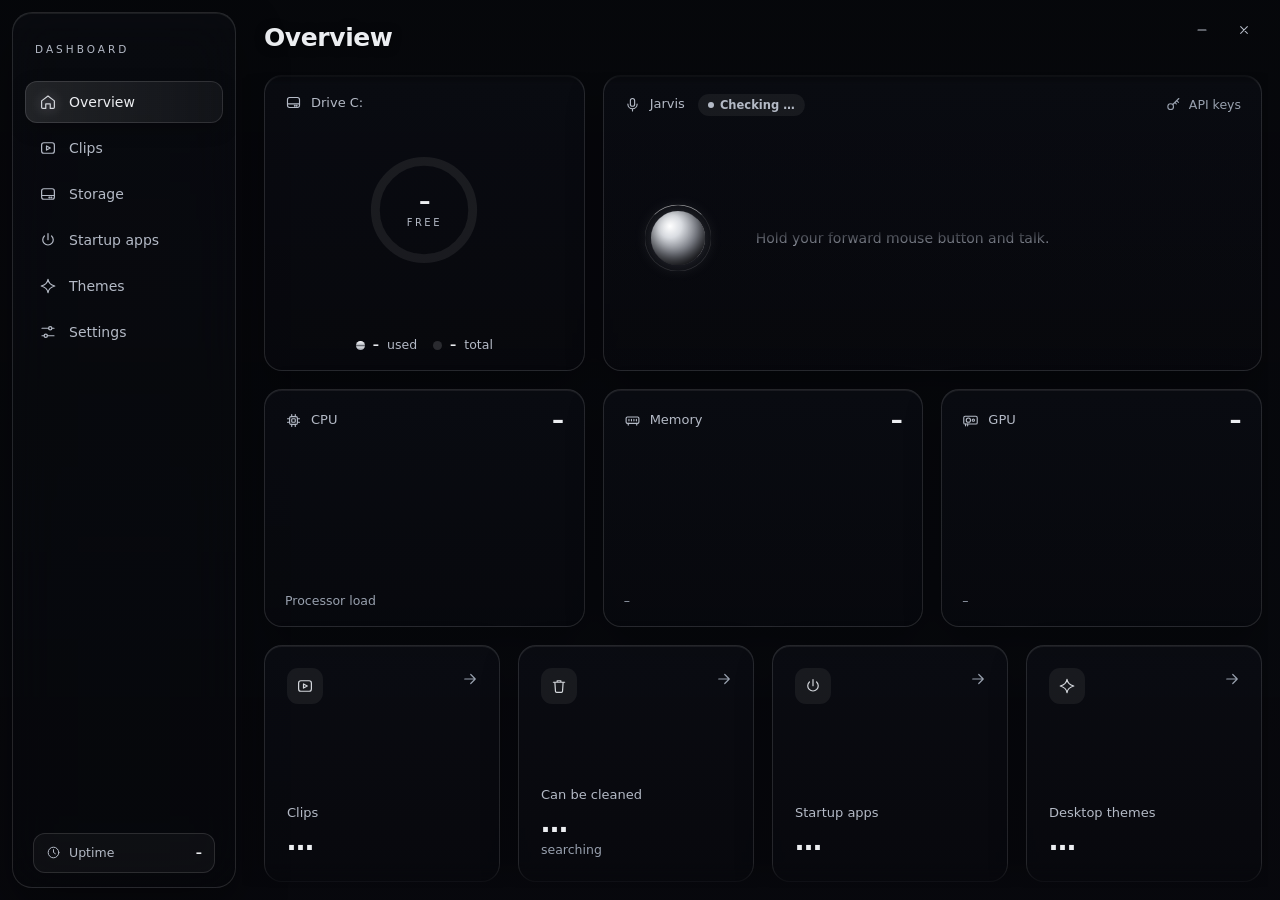
==== ui/index.html @ 6a745bc8 "V1.0 Co-Authored-By: Claude Opus 5.5 <noreply@anthropic.com>" ====
<!doctype html>
<html lang="en">
<head>
<meta charset="utf-8">
<meta name="viewport" content="width=device-width, initial-scale=1">
<title>PC Dashboard</title>
<link rel="stylesheet" href="style.css">
</head>
<body>
<svg width="0" height="0" style="position:absolute">
  <defs>
    <linearGradient id="chrome" x1="0" y1="0" x2="0" y2="1">
      <stop offset="0" stop-color="#fafafc"/><stop offset=".38" stop-color="#c4c7cd"/>
      <stop offset=".5" stop-color="#6a6d74"/><stop offset=".66" stop-color="#d6d9de"/><stop offset="1" stop-color="#9a9da5"/>
    </linearGradient>
    <linearGradient id="chromeH" x1="0" y1="0" x2="1" y2="0">
      <stop offset="0" stop-color="#9a9da5"/><stop offset=".5" stop-color="#f4f5f7"/><stop offset="1" stop-color="#c4c7cd"/>
    </linearGradient>
    <linearGradient id="spark" x1="0" y1="0" x2="0" y2="1">
      <stop offset="0" stop-color="#e6e8ec" stop-opacity=".22"/><stop offset="1" stop-color="#e6e8ec" stop-opacity="0"/>
    </linearGradient>
    <symbol id="i-home" viewBox="0 0 24 24"><path d="M3.5 10.5 12 4l8.5 6.5V19a1.5 1.5 0 0 1-1.5 1.5h-4v-6h-6v6H5A1.5 1.5 0 0 1 3.5 19z"/></symbol>
    <symbol id="i-disk" viewBox="0 0 24 24"><rect x="3.5" y="5" width="17" height="14" rx="3"/><path d="M3.5 14h17"/><circle cx="16.5" cy="16.6" r=".6"/><circle cx="13.8" cy="16.6" r=".6"/></symbol>
    <symbol id="i-power" viewBox="0 0 24 24"><path d="M12 3.5v8"/><path d="M7.2 6.6a7 7 0 1 0 9.6 0"/></symbol>
    <symbol id="i-spark" viewBox="0 0 24 24"><path d="M12 3c.6 4.8 3.2 7.4 9 9-5.8 1.6-8.4 4.2-9 9-.6-4.8-3.2-7.4-9-9 5.8-1.6 8.4-4.2 9-9z"/></symbol>
    <symbol id="i-folder" viewBox="0 0 24 24"><path d="M3.5 7.5A1.5 1.5 0 0 1 5 6h4.2l2 2H19a1.5 1.5 0 0 1 1.5 1.5V17A1.5 1.5 0 0 1 19 18.5H5A1.5 1.5 0 0 1 3.5 17z"/></symbol>
    <symbol id="i-trash" viewBox="0 0 24 24"><path d="M4.5 7h15M9.5 7V5h5v2M6.5 7l.8 12a1.5 1.5 0 0 0 1.5 1.4h6.4a1.5 1.5 0 0 0 1.5-1.4l.8-12"/></symbol>
    <symbol id="i-scan" viewBox="0 0 24 24"><circle cx="11" cy="11" r="6.5"/><path d="m16 16 4.5 4.5"/></symbol>
    <symbol id="i-check" viewBox="0 0 24 24"><path d="m5 12.5 4.5 4.5L19 7.5"/></symbol>
    <symbol id="i-arrow" viewBox="0 0 24 24"><path d="M5 12h14M13 6l6 6-6 6"/></symbol>
    <symbol id="i-min" viewBox="0 0 24 24"><path d="M6 12h12"/></symbol>
    <symbol id="i-max" viewBox="0 0 24 24"><rect x="6.5" y="6.5" width="11" height="11" rx="2"/></symbol>
    <symbol id="i-close" viewBox="0 0 24 24"><path d="m7 7 10 10M17 7 7 17"/></symbol>
    <symbol id="i-shield" viewBox="0 0 24 24"><path d="M12 3.5 19 6v5.5c0 4.3-3 7.6-7 9-4-1.4-7-4.7-7-9V6z"/></symbol>
    <symbol id="i-monitor" viewBox="0 0 24 24"><rect x="3.5" y="4.5" width="17" height="12" rx="2.5"/><path d="M9 20h6M12 16.5V20"/><path d="M8 12.5h4.5"/></symbol>
    <symbol id="i-moon" viewBox="0 0 24 24"><path d="M19.5 14.5A7.5 7.5 0 0 1 9.5 4.5a7.5 7.5 0 1 0 10 10z"/></symbol>
    <symbol id="i-grid" viewBox="0 0 24 24"><rect x="4" y="4" width="6.5" height="6.5" rx="1.8"/><rect x="13.5" y="4" width="6.5" height="6.5" rx="1.8"/><rect x="4" y="13.5" width="6.5" height="6.5" rx="1.8"/><rect x="13.5" y="13.5" width="6.5" height="6.5" rx="1.8"/></symbol>
    <symbol id="i-cursor" viewBox="0 0 24 24"><path d="M5.5 4 18 11.2l-5.6 1.4-2.6 5.6z"/></symbol>
    <symbol id="i-music" viewBox="0 0 24 24"><path d="M9 18V6l10-2v12"/><circle cx="6.5" cy="18" r="2.5"/><circle cx="16.5" cy="16" r="2.5"/></symbol>
    <symbol id="i-chat" viewBox="0 0 24 24"><path d="M5 5.5h14a1.5 1.5 0 0 1 1.5 1.5v8a1.5 1.5 0 0 1-1.5 1.5h-7l-4.5 3.5v-3.5H5A1.5 1.5 0 0 1 3.5 15V7A1.5 1.5 0 0 1 5 5.5z"/></symbol>
    <symbol id="i-cpu" viewBox="0 0 24 24"><rect x="6.5" y="6.5" width="11" height="11" rx="2"/><rect x="9.5" y="9.5" width="5" height="5" rx="1"/><path d="M9.5 3.5v3M14.5 3.5v3M9.5 17.5v3M14.5 17.5v3M3.5 9.5h3M3.5 14.5h3M17.5 9.5h3M17.5 14.5h3"/></symbol>
    <symbol id="i-ram" viewBox="0 0 24 24"><rect x="3" y="7" width="18" height="9" rx="1.8"/><path d="M7 10.5v2M10.5 10.5v2M14 10.5v2M17.5 10.5v2M6 16v2.5M18 16v2.5"/></symbol>
    <symbol id="i-gpu" viewBox="0 0 24 24"><rect x="2.5" y="6" width="19" height="11" rx="2"/><circle cx="9" cy="11.5" r="3"/><circle cx="16" cy="11.5" r="1.6"/><path d="M5 17v2.5M8 17v2.5"/></symbol>
    <symbol id="i-clock" viewBox="0 0 24 24"><circle cx="12" cy="12" r="8.5"/><path d="M12 7.5V12l3 2"/></symbol>
    <symbol id="i-key" viewBox="0 0 24 24"><circle cx="8" cy="15" r="4"/><path d="m11 12 8.5-8.5M16.5 6.5l2.5 2.5M14 9l2 2"/></symbol>
    <symbol id="i-mic" viewBox="0 0 24 24"><rect x="9" y="3.5" width="6" height="11" rx="3"/><path d="M5.5 11.5a6.5 6.5 0 0 0 13 0M12 18v3"/></symbol>
    <symbol id="i-link" viewBox="0 0 24 24"><path d="M14 4.5h5.5V10M19.5 4.5 11 13M17 14v4a1.5 1.5 0 0 1-1.5 1.5h-9A1.5 1.5 0 0 1 5 18V9a1.5 1.5 0 0 1 1.5-1.5h4"/></symbol>
    <symbol id="i-film" viewBox="0 0 24 24"><rect x="3.5" y="5" width="17" height="14" rx="3"/><path d="m10 9.2 5 2.8-5 2.8z"/></symbol>
    <symbol id="i-gear" viewBox="0 0 24 24"><path d="M4 7h9M17 7h3M4 17h3M11 17h9"/><circle cx="15" cy="7" r="2.2"/><circle cx="9" cy="17" r="2.2"/></symbol>
    <symbol id="i-down" viewBox="0 0 24 24"><path d="M12 4v11M7 10.5l5 5 5-5M5 19.5h14"/></symbol>
    <symbol id="i-eye" viewBox="0 0 24 24"><path d="M3 12s3.5-6 9-6 9 6 9 6-3.5 6-9 6-9-6-9-6z"/><path d="m5 19 14-14"/></symbol>
    <symbol id="i-copy" viewBox="0 0 24 24"><rect x="8.5" y="8.5" width="11" height="11" rx="2.5"/><path d="M5.5 15.5A1 1 0 0 1 4.5 14.5v-8a2 2 0 0 1 2-2h8a1 1 0 0 1 1 1"/></symbol>
    <symbol id="i-rec" viewBox="0 0 24 24"><circle cx="12" cy="12" r="8"/><circle cx="12" cy="12" r="3.2" fill="currentColor"/></symbol>
  </defs>
</svg>

<div class="bgimg"></div>
<div class="ambient"><i></i><i></i><i></i></div>

<canvas id="fx" width="1180" height="760"></canvas>
<div class="lights" id="lights"></div>

<div class="app">
  <aside class="side" data-tauri-drag-region>
    <div class="brand" data-tauri-drag-region>
      <div data-tauri-drag-region><b id="brand"></b><span>Dashboard</span></div>
    </div>
    <nav>
      <span class="nav-ind" id="nav-ind"></span>
      <button class="nav active" data-page="overview"><svg><use href="#i-home"/></svg>Overview</button>
      <button class="nav" data-page="clips"><svg><use href="#i-film"/></svg>Clips<i class="nav-rec" id="nav-rec"></i></button>
      <button class="nav" data-page="storage"><svg><use href="#i-disk"/></svg>Storage</button>
      <button class="nav" data-page="autostart"><svg><use href="#i-power"/></svg>Startup apps</button>
      <button class="nav" data-page="themes"><svg><use href="#i-spark"/></svg>Themes</button>
      <button class="nav" data-page="settings"><svg><use href="#i-gear"/></svg>Settings<i class="nav-rec" id="nav-upd"></i></button>
    </nav>
    <div class="side-foot" data-tauri-drag-region>
      <div class="up"><svg><use href="#i-clock"/></svg><span>Uptime</span><b id="uptime">–</b></div>
    </div>
  </aside>

  <main>
    <header class="bar" data-tauri-drag-region>
      <div data-tauri-drag-region>
        <h1 id="title" data-tauri-drag-region>Overview</h1>
        <p id="subtitle" data-tauri-drag-region></p>
      </div>
      <div class="win">
        <button id="w-min" title="Minimize"><svg><use href="#i-min"/></svg></button>
        <button id="w-close" class="x" title="Close"><svg><use href="#i-close"/></svg></button>
      </div>
    </header>

    <div class="scroll" id="scroll">
      <!-- OVERVIEW -->
      <section class="page show" id="overview">
        <div class="top-row">
          <div class="card drive">
            <div class="s-top"><svg><use href="#i-disk"/></svg><span>Drive C:</span></div>
            <div class="ring">
              <svg viewBox="0 0 160 160">
                <defs><mask id="ringmask"><circle id="ringmask-c" cx="80" cy="80" r="66" stroke="#fff" stroke-width="12" fill="none" stroke-linecap="round" stroke-dasharray="414.7" stroke-dashoffset="414.7"/></mask></defs>
                <circle class="track" cx="80" cy="80" r="66"/>
                <circle class="fill" id="ring" cx="80" cy="80" r="66"/>
              </svg>
              <div class="ring-in"><b id="free">–</b><span>free</span></div>
            </div>
            <div class="legend"><span><i class="dot a"></i><b id="used">–</b> used</span><span><i class="dot b"></i><b id="total">–</b> total</span></div>
          </div>

          <div class="card jarvis" id="jarvis" title="Click to set your API keys">
            <div class="s-top">
              <svg><use href="#i-mic"/></svg><span>Jarvis</span>
              <span class="chip" id="j-chip"><i></i><span>Checking …</span></span>
              <span class="j-key"><svg><use href="#i-key"/></svg>API keys</span>
            </div>
            <div class="j-body">
              <div class="orb" id="j-orb" title="Hold to talk"><i></i><i></i><i></i><b></b></div>
              <div class="j-log" id="j-log">
                <div class="j-line idle" id="j-idle">Hold your forward mouse button and talk.</div>
              </div>
            </div>
          </div>
        </div>

        <div class="live">
          <div class="card stat" id="s-cpu">
            <div class="s-top"><svg><use href="#i-cpu"/></svg><span>CPU</span><b class="s-val">–</b></div>
            <svg class="spark" viewBox="0 0 300 70" preserveAspectRatio="none"><path class="area"/><path class="line"/></svg>
            <span class="s-sub">Processor load</span>
          </div>
          <div class="card stat" id="s-ram">
            <div class="s-top"><svg><use href="#i-ram"/></svg><span>Memory</span><b class="s-val">–</b></div>
            <svg class="spark" viewBox="0 0 300 70" preserveAspectRatio="none"><path class="area"/><path class="line"/></svg>
            <span class="s-sub">–</span>
          </div>
          <div class="card stat" id="s-gpu">
            <div class="s-top"><svg><use href="#i-gpu"/></svg><span>GPU</span><b class="s-val">–</b></div>
            <svg class="spark" viewBox="0 0 300 70" preserveAspectRatio="none"><path class="area"/><path class="line"/></svg>
            <span class="s-sub">–</span>
          </div>
        </div>

        <div class="tiles">
          <button class="card tile" data-go="clips" data-alt="themes">
            <svg class="ti"><use href="#i-film"/></svg>
            <span class="tl">Clips</span><b id="t-clips">…</b><span class="ts" id="t-clips-s"></span>
            <svg class="go"><use href="#i-arrow"/></svg>
          </button>
          <button class="card tile" data-go="storage">
            <svg class="ti"><use href="#i-trash"/></svg>
            <span class="tl">Can be cleaned</span><b id="t-clean">…</b><span class="ts" id="t-clean-s">searching</span>
            <svg class="go"><use href="#i-arrow"/></svg>
          </button>
          <button class="card tile" data-go="autostart">
            <svg class="ti"><use href="#i-power"/></svg>
            <span class="tl">Startup apps</span><b id="t-auto">…</b><span class="ts" id="t-auto-s"></span>
            <svg class="go"><use href="#i-arrow"/></svg>
          </button>
          <button class="card tile" data-go="themes">
            <svg class="ti"><use href="#i-spark"/></svg>
            <span class="tl">Desktop themes</span><b id="t-themes">…</b><span class="ts" id="t-themes-s"></span>
            <svg class="go"><use href="#i-arrow"/></svg>
          </button>
        </div>
      </section>

      <!-- CLIPS -->
      <section class="page" id="clips">
        <div class="card clipbar">
          <button class="sw" id="c-on" aria-label="Clipping on/off"></button>
          <div class="cb-state"><b id="c-title">Clipping is off</b><span id="c-sub">Switch it on to keep the last seconds of your screen.</span></div>
        </div>
        <div class="modes">
          <div class="card mode" id="m-clip">
            <div class="mo-top"><svg class="mo-ic"><use href="#i-film"/></svg><div class="cb-state"><b><span>Clip</span> <em id="c-lentext"></em></b><span id="c-clipsub">Saves what just happened</span></div></div>
            <div class="mo-row"><span class="mo-l">Length</span>
              <input id="c-len" spellcheck="false" autocomplete="off" title="Type a length, like 45, 90s, 2 min or 1:30">
              <div class="seg" id="c-quick"><button data-s="30">30 s</button><button data-s="60">1 min</button><button data-s="120">2 min</button></div>
            </div>
            <div class="mo-row"><span class="mo-l">Hotkey</span><button class="keycap" data-key="hotkey" title="Click, then press the new key. Backspace = no key.">F9</button>
              <button class="btn chrome" id="c-save" disabled><svg><use href="#i-film"/></svg><span>Save clip</span></button></div>
          </div>
          <div class="card mode" id="m-rec">
            <div class="mo-top"><svg class="mo-ic"><use href="#i-rec"/></svg><div class="cb-state"><b><span>Long recording</span> <em id="c-rectime"></em></b><span id="c-recsub">Records until you stop it</span></div></div>
            <div class="mo-row last"><span class="mo-l">Hotkey</span><button class="keycap" data-key="rec_hotkey" title="Click, then press the new key. Backspace = no key.">F10</button>
              <button class="btn" id="c-rec"><svg><use href="#i-rec"/></svg><span>Start recording</span></button></div>
          </div>
        </div>
        <div class="clip-head"><div class="seg" id="c-filter"><button data-f="" class="on">All</button><button data-f="Clip">Clips</button><button data-f="Recording">Recordings</button></div><span id="c-count"></span><button class="lnk" id="c-folder">Open folder<svg><use href="#i-folder"/></svg></button></div>
        <div class="clip-grid" id="c-grid"><div class="empty"><span class="spin"></span>Loading …</div></div>
      </section>

      <!-- STORAGE -->
      <section class="page" id="storage">
        <div class="card">
          <div class="card-head">
            <div><h3>Clean up</h3><p>Everything goes to the Recycle Bin, so you can always get it back.</p></div>
          </div>
          <div class="list" id="clean-list"><div class="empty"><span class="spin"></span>Looking for junk …</div></div>
          <div class="card-foot">
            <span>Selected <b id="sel">0 GB</b></span>
            <button class="btn chrome" id="clean-btn" disabled><svg><use href="#i-trash"/></svg>Move to Recycle Bin</button>
          </div>
        </div>
        <div class="card">
          <div class="card-head">
            <div><h3>Biggest folders</h3><p>What takes up the most space on C:</p></div>
            <button class="btn" id="scan-btn"><svg><use href="#i-scan"/></svg>Scan</button>
          </div>
          <div class="list" id="folder-list"><div class="empty">Hit “Scan”. Takes about a minute.</div></div>
        </div>
      </section>

      <!-- STARTUP APPS -->
      <section class="page" id="autostart">
        <div class="card">
          <div class="card-head">
            <div><h3>Starts with Windows</h3><p>Turning something off doesn't delete it, same as in Task Manager.</p></div>
            <div class="counts" id="auto-counts"></div>
          </div>
          <div class="list" id="auto-list"><div class="empty"><span class="spin"></span>Loading …</div></div>
        </div>
      </section>

      <!-- THEMES -->
      <section class="page" id="themes">
        <div class="card">
          <div class="card-head">
            <div><h3>Your desktop looks</h3><p>Switch any of them on or off. Nothing gets deleted.</p></div>
            <div class="counts" id="theme-counts"></div>
          </div>
          <div class="list" id="theme-grid"><div class="empty"><span class="spin"></span>Loading …</div></div>
        </div>
      </section>

      <!-- SETTINGS -->
      <section class="page" id="settings">
        <div class="card">
          <div class="card-head"><div><h3>General</h3><p>How the app behaves</p></div></div>
          <div class="list">
            <div class="row set"><div class="main"><div class="name">Your name</div><div class="sub">Shown at the top left</div></div><input class="txt" id="s-name" maxlength="20" spellcheck="false" autocomplete="off"></div>
            <div class="row set"><div class="main"><div class="name">Language</div><div class="sub">Everything in the app, including the tray menu</div></div><div class="seg" id="s-lang"><button data-v="en">English</button><button data-v="de">Deutsch</button></div></div>
            <div class="row set"><div class="main"><div class="name">Start with Windows</div><div class="sub">Opens by itself when you log in</div></div><button class="sw" id="s-auto" aria-label="on/off"></button></div>
            <div class="row set"><div class="main"><div class="name">Start in the background</div><div class="sub">At Windows start only the icon next to the clock appears</div></div><button class="sw" data-set="start_hidden" aria-label="on/off"></button></div>
            <div class="row set"><div class="main"><div class="name">Keep running when closed</div><div class="sub">Otherwise the X quits the app and stops clipping</div></div><button class="sw" data-set="tray" aria-label="on/off"></button></div>
          </div>
        </div>
        <div class="card">
          <div class="card-head"><div><h3>Recording settings</h3><p>For clips and long recordings</p></div></div>
          <div class="list">
            <div class="row set"><div class="main"><div class="name">Microphone</div><div class="sub">Records your voice along with the PC sound</div></div><button class="sw" data-set="mic" aria-label="on/off"></button></div>
            <div class="row set"><div class="main"><div class="name">Sound when saved</div><div class="sub">Short tone, so you know it worked</div></div><button class="sw" data-set="sound" aria-label="on/off"></button></div>
            <div class="row set"><div class="main"><div class="name">Frames per second</div><div class="sub">60 is smoother, 30 makes smaller files</div></div><div class="seg" data-seg="fps"><button data-v="30">30</button><button data-v="60">60</button></div></div>
            <div class="row set"><div class="main"><div class="name">Quality</div><div class="sub">Higher looks better but needs more space</div></div><div class="seg" data-seg="quality"><button data-v="0">Small</button><button data-v="1">Normal</button><button data-v="2">High</button></div></div>
            <div class="row set"><div class="main"><div class="name">Save folder</div><div class="sub" id="s-folder"></div></div><button class="btn" id="s-folder-btn"><svg><use href="#i-folder"/></svg>Change</button></div>
          </div>
        </div>
        <div class="card">
          <div class="card-head"><div><h3>Visible tabs</h3><p>You can also right-click a tab to hide it</p></div></div>
          <div class="list">
            <div class="row set"><div class="main"><div class="name">Clips</div><div class="sub">Save and record your screen</div></div><button class="sw" data-show="clips" aria-label="show/hide"></button></div>
            <div class="row set"><div class="main"><div class="name">Storage</div><div class="sub">Clean up and find big folders</div></div><button class="sw" data-show="storage" aria-label="show/hide"></button></div>
            <div class="row set"><div class="main"><div class="name">Startup apps</div><div class="sub">What launches with Windows</div></div><button class="sw" data-show="autostart" aria-label="show/hide"></button></div>
            <div class="row set"><div class="main"><div class="name">Themes</div><div class="sub">Desktop themes found on this PC</div></div><button class="sw" data-show="themes" aria-label="show/hide"></button></div>
            <div class="row set"><div class="main"><div class="name">Jarvis</div><div class="sub">Voice assistant on the overview</div></div><button class="sw" data-show="jarvis" aria-label="show/hide"></button></div>
          </div>
        </div>
        <div class="card">
          <div class="card-head"><div><h3>Appearance</h3><p>Pick a look for the dashboard</p></div></div>
          <div class="look-grid" id="look-grid"></div>
          <div class="list">
            <div class="row set"><div class="main"><div class="name">Animations</div><div class="sub">Snow, petals, stars and lights</div></div><button class="sw" data-set="fx" aria-label="on/off"></button></div>
          </div>
        </div>
        <div class="card" id="upd">
          <div class="card-head">
            <div><h3>Updates</h3><p id="u-sub">Version</p></div>
            <div class="u-btns"><button class="btn" id="u-check"><svg><use href="#i-scan"/></svg><span>Check</span></button><button class="btn chrome" id="u-go" hidden><svg><use href="#i-down"/></svg><span>Install</span></button></div>
          </div>
          <div class="u-bar" id="u-bar" hidden><i></i></div>
          <div class="u-list" id="u-list"></div>
        </div>
      </section>
    </div>
  </main>
</div>

<div class="modal" id="modal">
  <div class="dialog">
    <h3 id="m-title"></h3>
    <p id="m-text"></p>
    <div class="m-list" id="m-list"></div>
    <div class="m-btns"><button class="btn" id="m-no">Cancel</button><button class="btn chrome" id="m-yes">Yes, do it</button></div>
  </div>
</div>
<div class="modal" id="player">
  <div class="dialog wide">
    <video id="p-video" controls playsinline></video>
    <div class="p-foot">
      <div class="p-info"><b id="p-name"></b><span id="p-sub"></span></div>
      <button class="btn" id="p-copy"><svg><use href="#i-copy"/></svg>Copy</button>
      <button class="btn" id="p-show"><svg><use href="#i-folder"/></svg>Show file</button>
      <button class="btn" id="p-del"><svg><use href="#i-trash"/></svg>Delete</button>
      <button class="icon-btn" id="p-close" title="Close"><svg><use href="#i-close"/></svg></button>
    </div>
  </div>
</div>
<div class="modal" id="keys">
  <div class="dialog">
    <h3>Jarvis API keys</h3>
    <p>Saved only on this PC. Leave a field empty to keep the key you have.</p>
    <div class="field" id="k-py" hidden><div class="f-top"><label>Python <span>needed for Jarvis</span></label><button class="lnk" data-url="https://www.python.org/downloads/">Download<svg><use href="#i-link"/></svg></button></div></div>
    <div class="field">
      <div class="f-top"><label for="k-groq">Groq <span>brain + ears</span></label><button class="lnk" data-url="https://console.groq.com/keys">Get a key<svg><use href="#i-link"/></svg></button></div>
      <input id="k-groq" type="password" spellcheck="false" autocomplete="off" placeholder="gsk_…">
    </div>
    <div class="field">
      <div class="f-top"><label for="k-eleven">ElevenLabs <span>voice</span></label><button class="lnk" data-url="https://elevenlabs.io/app/settings/api-keys">Get a key<svg><use href="#i-link"/></svg></button></div>
      <input id="k-eleven" type="password" spellcheck="false" autocomplete="off" placeholder="sk_…">
    </div>
    <div class="field">
      <div class="f-top"><label>Language</label></div>
      <div class="seg" id="k-lang"><button data-v="en">English</button><button data-v="de">Deutsch</button></div>
    </div>
    <div class="m-btns"><button class="btn" id="k-no">Cancel</button><button class="btn chrome" id="k-yes">Save</button></div>
  </div>
</div>
<div class="ctx" id="ctx"></div>
<div class="toasts" id="toasts"></div>

<script src="i18n.js"></script>
<script src="look.js"></script>
<script src="app.js"></script>
</body>
</html>
---- ui/style.css ----
/* PC Dashboard - smoky glass; the look (colours, picture) is picked in the settings */
:root {
  --tint: rgba(8, 8, 11, 0.84);         /* over the Windows acrylic blur: deep smoke */
  --side: linear-gradient(180deg, rgba(255,255,255,.05), rgba(255,255,255,.015));
  --card: linear-gradient(180deg, rgba(255,255,255,.055) 0%, rgba(255,255,255,.02) 100%);
  --card-hi: linear-gradient(180deg, rgba(255,255,255,.08) 0%, rgba(255,255,255,.03) 100%);
  --line: rgba(232, 234, 238, 0.08);
  --line-hi: rgba(232, 234, 238, 0.17);
  --edge: inset 0 1px 0 rgba(255,255,255,.07);   /* light catching the top edge of glass */
  --text: #eceef1;
  --muted: #8d9098;
  --dim: #5f626a;
  --c1: #fafafc; --c2: #c4c7cd; --c3: #6a6d74; --c4: #d6d9de; --c5: #9a9da5;
  --chrome: linear-gradient(180deg, var(--c1) 0%, var(--c2) 38%, var(--c3) 50%, var(--c4) 66%, var(--c5) 100%);
  --chrome-h: linear-gradient(90deg, var(--c5) 0%, var(--c1) 50%, var(--c2) 100%);
  --shade: rgba(8,9,14,.55); --pic: none;
  --silver: #d3d6db;
  --ok: #7fd8a0;
  --warn: #e3c06a;
  --r: 18px;
  --ease: cubic-bezier(.2, .8, .2, 1);
  --font: "Segoe UI Variable Text", "Segoe UI", system-ui, sans-serif;
  --display: "Segoe UI Variable Display", "Segoe UI", system-ui, sans-serif;
}

* { box-sizing: border-box; margin: 0; padding: 0; }
html, body { height: 100%; background: transparent; overflow: hidden; }
body {
  font: 14px/1.45 var(--font); color: var(--text);
  background: var(--tint);
  -webkit-font-smoothing: antialiased; user-select: none; cursor: default;
}
button { font: inherit; color: inherit; background: none; border: 0; cursor: pointer; }
svg { width: 18px; height: 18px; fill: none; stroke: currentColor; stroke-width: 1.6; stroke-linecap: round; stroke-linejoin: round; flex: none; }
b { font-weight: 600; }
::-webkit-scrollbar { display: none; }               /* scroll works, no visible bar */
* { scrollbar-width: none; }

/* slowly drifting light behind everything */
.ambient { position: fixed; inset: 0; pointer-events: none; overflow: hidden; z-index: 0; }
.ambient i { position: absolute; border-radius: 50%; filter: blur(90px); opacity: .55; }
/* one big soft glow behind the content (like a light behind frosted glass), two quieter ones drifting */
.ambient i:nth-child(1) { width: 820px; height: 640px; left: 30%; top: 0%; background: radial-gradient(closest-side, rgba(150, 162, 190, .22), transparent); opacity: .9; animation: drift1 30s ease-in-out infinite alternate; }
.ambient i:nth-child(2) { width: 600px; height: 600px; right: -14%; bottom: -34%; background: radial-gradient(closest-side, rgba(110, 122, 150, .2), transparent); animation: drift2 34s ease-in-out infinite alternate; }
.ambient i:nth-child(3) { width: 420px; height: 420px; left: -10%; top: 45%; background: radial-gradient(closest-side, rgba(235, 238, 242, .07), transparent); animation: drift1 24s ease-in-out infinite alternate-reverse; }
@keyframes drift1 { to { transform: translate(140px, 90px) scale(1.15); } }
@keyframes drift2 { to { transform: translate(-160px, -70px) scale(.9); } }

.app { position: relative; z-index: 1; display: grid; grid-template-columns: 224px minmax(0, 1fr); grid-template-rows: minmax(0, 1fr); height: 100vh; padding: 12px; gap: 6px; }

/* ---------- sidebar: a floating glass panel ---------- */
.side {
  display: flex; flex-direction: column; gap: 24px; padding: 20px 12px 14px; min-height: 0;
  background: var(--side); border: 1px solid var(--line); border-radius: 20px;
  box-shadow: var(--edge), 0 20px 50px rgba(0,0,0,.35);
  -webkit-backdrop-filter: blur(24px); backdrop-filter: blur(24px);
}
.brand { display: flex; align-items: center; gap: 12px; padding: 4px 10px 0; }
.brand b {
  display: block; font: 700 26px/1 var(--display); letter-spacing: .3px;
  background: var(--chrome); -webkit-background-clip: text; background-clip: text; color: transparent;
}
.brand span { display: block; margin-top: 5px; font-size: 10.5px; letter-spacing: 3px; text-transform: uppercase; color: var(--muted); }

nav { position: relative; display: flex; flex-direction: column; gap: 4px; }
.nav-ind {
  position: absolute; left: 0; right: 0; top: 0; height: 42px; border-radius: 12px;
  background: linear-gradient(90deg, rgba(255,255,255,.10), rgba(255,255,255,.04));
  box-shadow: inset 0 0 0 1px var(--line), 0 6px 18px rgba(0,0,0,.25);
  transition: transform .45s var(--ease);
}
.nav {
  position: relative; display: flex; align-items: center; gap: 12px; height: 42px; padding: 0 14px;
  border-radius: 12px; color: var(--muted); font-weight: 500; text-align: left; transition: color .2s;
}
.nav:hover { color: var(--text); }
.nav.active { color: var(--text); }
.nav.active svg { color: var(--silver); filter: drop-shadow(0 0 6px rgba(230,232,236,.45)); }

.side-foot { margin-top: auto; display: flex; flex-direction: column; gap: 12px; padding: 0 8px; }
.up { display: flex; align-items: center; gap: 8px; padding: 10px 12px; border-radius: 12px; background: rgba(255,255,255,.035); border: 1px solid var(--line); color: var(--muted); font-size: 12.5px; }
.up b { margin-left: auto; color: var(--text); font-variant-numeric: tabular-nums; }
.up svg, .safe svg { width: 15px; height: 15px; }
.safe { display: flex; gap: 8px; align-items: center; padding: 0 4px; font-size: 11.5px; color: var(--dim); }

/* ---------- top bar ---------- */
main { display: flex; flex-direction: column; min-width: 0; min-height: 0; }
.bar { flex: none; display: flex; justify-content: space-between; align-items: flex-start; padding: 12px 4px 14px 22px; }
.bar h1 { font: 600 25px/1.1 var(--display); letter-spacing: -.4px; }
.bar p { margin-top: 5px; color: var(--muted); }
.win { display: flex; gap: 2px; margin-top: -10px; }
.win button { width: 40px; height: 32px; display: grid; place-items: center; border-radius: 9px; color: var(--muted); transition: background .15s, color .15s; }
.win button svg { width: 16px; height: 16px; }
.win button:hover { background: rgba(255,255,255,.08); color: var(--text); }
.win button.x:hover { background: #c4373a; color: #fff; }

.scroll {
  flex: 1 1 auto; min-height: 0; overflow-y: auto; overflow-x: hidden; padding: 4px 6px 6px 22px;
  -webkit-mask-image: linear-gradient(transparent 0, #000 14px, #000 calc(100% - 26px), transparent);
}

.page { display: none; flex-direction: column; gap: 18px; }
.page.show { display: flex; }
/* the overview fills the window exactly: no scrolling, no empty strip at the bottom */
#overview { height: 100%; }
#overview > .top-row { flex: 1.25 1 0; min-height: 0; }
#overview > .live, #overview > .tiles { flex: 1 1 0; min-height: 0; }
#overview .spark { flex: 1 1 auto; min-height: 40px; }
#overview .tile .tl { margin-top: auto; }
.page.show > * { animation: rise .55s var(--ease) both; }
.page.show > *:nth-child(2) { animation-delay: .06s; }
.page.show > *:nth-child(3) { animation-delay: .12s; }
.page.show > *:nth-child(4) { animation-delay: .18s; }
@keyframes rise { from { opacity: 0; transform: translateY(14px) scale(.99); } }

/* ---------- cards (with a light that follows the mouse) ---------- */
.card {
  position: relative; isolation: isolate;
  background: var(--card); border: 1px solid var(--line); border-radius: var(--r);
  box-shadow: var(--edge), 0 14px 36px rgba(0,0,0,.28);
  -webkit-backdrop-filter: blur(20px); backdrop-filter: blur(20px);
}
.card::before, .card::after { content: ""; position: absolute; border-radius: inherit; pointer-events: none; opacity: 0; transition: opacity .35s; z-index: -1; }
.card::before { inset: 0; background: radial-gradient(460px circle at var(--mx, 50%) var(--my, 50%), rgba(255,255,255,.06), transparent 45%); }
.card::after {
  inset: -1px; padding: 1px; z-index: 2;
  background: radial-gradient(260px circle at var(--mx, 50%) var(--my, 50%), rgba(255,255,255,.42), transparent 45%);
  -webkit-mask: linear-gradient(#000 0 0) content-box, linear-gradient(#000 0 0); -webkit-mask-composite: xor; mask-composite: exclude;
}
.card:hover::before, .card:hover::after { opacity: 1; }

.card-head { display: flex; justify-content: space-between; align-items: center; gap: 16px; padding: 20px 22px 14px; }
.card-head h3 { font: 600 16.5px var(--display); }
.card-head p { margin-top: 3px; color: var(--muted); font-size: 13px; }
.card-foot { display: flex; justify-content: space-between; align-items: center; padding: 14px 22px; border-top: 1px solid var(--line); color: var(--muted); }
.card-foot b { color: var(--text); margin-left: 4px; }

/* hero */
.hero { display: flex; align-items: center; gap: 40px; padding: 30px 38px; overflow: hidden; }
.hero::marker { display: none; }
.ring { position: relative; width: 172px; height: 172px; flex: none; }
.ring > svg { width: 100%; height: 100%; transform: rotate(-90deg); stroke-linecap: round; }
.ring .track { stroke: rgba(255,255,255,.07); stroke-width: 12; }
.ring .fill { stroke: url(#chrome); stroke-width: 12; stroke-dasharray: 414.7; stroke-dashoffset: 414.7; transition: stroke-dashoffset 1.4s var(--ease); filter: drop-shadow(0 0 7px rgba(220,224,230,.3)); }
#ringmask-c { transition: stroke-dashoffset 1.4s var(--ease); }
.ring .glint { stroke: #fff; stroke-width: 12; stroke-dasharray: 26 389; opacity: .85; filter: blur(2px); animation: glint 4.5s linear infinite; }
@keyframes glint { from { stroke-dashoffset: 415; } to { stroke-dashoffset: 0; } }
.ring-in { position: absolute; inset: 0; display: grid; place-content: center; text-align: center; }
.ring-in b { font: 650 32px/1 var(--display); letter-spacing: -.6px; }
.ring-in span { margin-top: 5px; color: var(--muted); font-size: 11.5px; letter-spacing: 2.5px; text-transform: uppercase; }
.hero-txt { flex: 1; min-width: 0; }
.eyebrow { font-size: 11.5px; letter-spacing: 2.5px; text-transform: uppercase; color: var(--muted); }
.hero-txt h2 { margin: 7px 0 20px; font: 600 23px/1.25 var(--display); letter-spacing: -.2px; }
.meter { height: 8px; border-radius: 8px; background: rgba(255,255,255,.07); overflow: hidden; }
.meter i { position: relative; display: block; height: 100%; width: 0; border-radius: 8px; background: var(--chrome); transition: width 1.4s var(--ease); overflow: hidden; }
.meter i::after { content: ""; position: absolute; inset: 0; background: linear-gradient(90deg, transparent, rgba(255,255,255,.85), transparent); width: 30%; animation: sheen 3.2s ease-in-out infinite; }
@keyframes sheen { from { transform: translateX(-120%); } to { transform: translateX(420%); } }
.legend { display: flex; gap: 24px; margin-top: 14px; color: var(--muted); font-size: 13px; }
.legend span { display: flex; align-items: center; gap: 8px; }
.legend b { color: var(--text); }
.dot { width: 9px; height: 9px; border-radius: 50%; }
.dot.a { background: var(--chrome); }
.dot.b { background: rgba(255,255,255,.14); }

/* top row: small drive card + Jarvis (two columns) */
.top-row { display: grid; grid-template-columns: repeat(3, minmax(0, 1fr)); gap: 18px; }
.drive { display: flex; flex-direction: column; align-items: center; gap: 10px; padding: 18px 20px 16px; overflow: hidden; text-align: center; }
.drive .s-top { align-self: stretch; }
.drive .ring { width: 118px; height: 118px; margin: auto 0; }
.drive .ring-in b { font-size: 23px; }
.drive .ring-in span { font-size: 10px; margin-top: 3px; }
.drive .legend { margin-top: auto; gap: 16px; font-size: 12.5px; }

.jarvis { grid-column: span 2; display: flex; flex-direction: column; padding: 18px 20px 16px; overflow: hidden; cursor: pointer; transition: background .25s, border-color .25s; }
.jarvis:hover { background: var(--card-hi); border-color: var(--line-hi); }
.chip { display: inline-flex; align-items: center; gap: 6px; margin-left: 4px; padding: 3px 10px; border-radius: 20px; font-size: 11.5px; font-weight: 600; background: rgba(255,255,255,.06); color: var(--muted); }
.chip i { width: 6px; height: 6px; border-radius: 50%; background: currentColor; }
.chip.on { color: var(--ok); background: rgba(127,216,160,.09); }
.chip.on i { box-shadow: 0 0 8px currentColor; }
.chip.warn { color: var(--warn); background: rgba(227,192,106,.09); }
.chip.busy i { animation: pulse .6s ease-in-out infinite alternate; }
.j-key { margin-left: auto; display: inline-flex; align-items: center; gap: 7px; font-size: 12.5px; color: var(--dim); transition: color .2s; }
.j-key svg { width: 15px; height: 15px; }
.jarvis:hover .j-key { color: var(--text); }

.j-body { flex: 1; display: flex; align-items: center; gap: 24px; padding: 6px 0 0; }
.orb { --lvl: 0; position: relative; width: 108px; height: 108px; flex: none; display: grid; place-items: center; border-radius: 50%; }
.orb.rec b { outline: 1px solid rgba(255,255,255,.5); outline-offset: 6px; }
.orb b {
  width: 54px; height: 54px; border-radius: 50%;
  background: radial-gradient(circle at 35% 28%, #fff 0%, #d9dce1 22%, #7b7e86 52%, #2a2b30 78%, #5d6068 100%);
  box-shadow: 0 0 calc(18px + var(--lvl) * 40px) rgba(230,232,236, calc(.18 + var(--lvl) * .5)), inset 0 -6px 14px rgba(0,0,0,.45);
  transform: scale(calc(1 + var(--lvl) * .28)); transition: transform .08s linear;
}
.orb i { position: absolute; inset: 0; border-radius: 50%; border: 1px solid rgba(230,232,236,.14); transform: scale(calc(.62 + var(--lvl) * .2)); }
.orb i:nth-child(1) { animation: orbit 7s linear infinite; border-top-color: rgba(255,255,255,.55); }
.orb i:nth-child(2) { inset: 10px; animation: orbit 5s linear infinite reverse; border-right-color: rgba(255,255,255,.4); }
.orb i:nth-child(3) { inset: -6px; opacity: calc(var(--lvl) * 1.4); border-color: rgba(230,232,236,.22); transform: scale(calc(.8 + var(--lvl) * .35)); }
@keyframes orbit { from { rotate: 0deg; } to { rotate: 360deg; } }
.orb.think i:nth-child(1), .orb.think i:nth-child(2) { animation-duration: 1.1s; }
.orb.think b { animation: breathe 1s ease-in-out infinite alternate; }
@keyframes breathe { to { filter: brightness(1.25); } }

.j-log { flex: 1; min-width: 0; display: flex; flex-direction: column; gap: 8px; max-height: 112px; overflow: hidden; -webkit-mask-image: linear-gradient(transparent, #000 22px); justify-content: flex-end; }
.j-line { font-size: 14px; line-height: 1.5; animation: rise .4s var(--ease) both; }
.j-line.idle { color: var(--muted); }
.j-line.you { color: var(--muted); }
.j-line.you::before { content: "You  "; color: var(--dim); font-size: 11px; font-weight: 700; letter-spacing: 1.5px; text-transform: uppercase; }
.j-line.bot::before { content: "Jarvis  "; color: var(--silver); font-size: 11px; font-weight: 700; letter-spacing: 1.5px; text-transform: uppercase; }
.j-line.err { color: #f0827c; font-size: 13px; }

.j-foot { display: flex; align-items: center; gap: 14px; }
.mic {
  position: relative; width: 50px; height: 50px; border-radius: 50%; display: grid; place-items: center; flex: none;
  background: var(--chrome); color: #16161a;
  box-shadow: inset 0 1px 0 rgba(255,255,255,.8), 0 6px 18px rgba(0,0,0,.45); transition: transform .15s var(--ease), box-shadow .2s;
}
.mic svg { width: 21px; height: 21px; stroke-width: 1.9; }
.mic:hover { transform: scale(1.05); }
.mic.rec { transform: scale(.94); box-shadow: inset 0 1px 0 rgba(255,255,255,.8), 0 0 0 6px rgba(230,232,236,.12), 0 0 26px rgba(230,232,236,.35); }
.mic:disabled { opacity: .35; cursor: not-allowed; transform: none; }
.j-hint { color: var(--dim); font-size: 12.5px; }
.btn.ghost { margin-left: auto; height: 32px; padding: 0 13px; font-size: 12.5px; color: var(--muted); }

/* key dialog */
.dialog .field { margin-top: 18px; }
.f-top { display: flex; justify-content: space-between; align-items: baseline; margin-bottom: 7px; }
.f-top label { font-weight: 600; font-size: 13.5px; }
.f-top label span { color: var(--dim); font-weight: 500; margin-left: 6px; font-size: 12px; }
.lnk { display: inline-flex; align-items: center; gap: 5px; font-size: 12px; color: var(--muted); }
.lnk:hover { color: var(--text); }
.lnk svg { width: 13px; height: 13px; }
.field input {
  width: 100%; height: 42px; padding: 0 14px; border-radius: 11px; font: 13.5px var(--font); color: var(--text);
  background: rgba(255,255,255,.05); border: 1px solid var(--line); outline: none; user-select: text; transition: border-color .2s, background .2s;
}
.field input:focus { border-color: var(--line-hi); background: rgba(255,255,255,.07); }
.field input::placeholder { color: var(--dim); }
.seg { display: inline-flex; padding: 3px; gap: 3px; border-radius: 11px; background: rgba(255,255,255,.05); border: 1px solid var(--line); }
.seg button { height: 32px; padding: 0 14px; border-radius: 8px; font-size: 13px; font-weight: 600; color: var(--muted); transition: all .2s; }
.seg button.on { background: var(--chrome); color: #16161a; }
#keys .m-btns { margin-top: 24px; }

/* live stats */
.live { display: grid; grid-template-columns: repeat(3, minmax(0, 1fr)); gap: 18px; }
.stat { display: flex; flex-direction: column; padding: 18px 20px 16px; overflow: hidden; }
.s-top { display: flex; align-items: center; gap: 9px; color: var(--muted); font-size: 13px; }
.s-top svg { width: 17px; height: 17px; }
.s-val { margin-left: auto; font: 650 24px/1 var(--display); color: var(--text); font-variant-numeric: tabular-nums; letter-spacing: -.4px; }
.spark { width: calc(100% + 40px); height: 62px; margin: 12px -20px 6px; overflow: visible; }
.spark .line { fill: none; stroke: url(#chromeH); stroke-width: 2; vector-effect: non-scaling-stroke; filter: drop-shadow(0 0 4px rgba(230,232,236,.35)); }
.spark .area { fill: url(#spark); stroke: none; }
.s-sub { color: var(--dim); font-size: 12.5px; white-space: nowrap; overflow: hidden; text-overflow: ellipsis; }

/* tiles */
.tiles { display: grid; grid-template-columns: repeat(3, minmax(0, 1fr)); gap: 18px; }
.tile { display: flex; flex-direction: column; align-items: flex-start; padding: 22px; text-align: left; transition: background .25s, border-color .25s, transform .25s var(--ease); }
.tile:hover { background: var(--card-hi); border-color: var(--line-hi); transform: translateY(-3px); }
.tile .ti { width: 36px; height: 36px; padding: 9px; border-radius: 11px; background: rgba(255,255,255,.06); color: var(--silver); margin-bottom: 18px; transition: all .3s; }
.tile:hover .ti { background: var(--chrome); color: #16161a; box-shadow: 0 4px 14px rgba(0,0,0,.4); }
.tile .tl { color: var(--muted); font-size: 13px; }
.tile b { font: 650 27px/1.2 var(--display); margin-top: 2px; letter-spacing: -.4px; }
.tile .ts { color: var(--dim); font-size: 12.5px; margin-top: 2px; }
.tile .go { position: absolute; right: 20px; top: 24px; color: var(--dim); transition: transform .25s var(--ease), color .25s; }
.tile:hover .go { color: var(--text); transform: translateX(4px); }

/* lists */
.list { display: flex; flex-direction: column; padding: 0 10px 10px; }
.group { padding: 14px 12px 6px; font-size: 11px; font-weight: 600; letter-spacing: 2px; text-transform: uppercase; color: var(--dim); }
.row { display: flex; align-items: center; gap: 14px; padding: 11px 12px; border-radius: 12px; transition: background .15s; }
.row:hover { background: rgba(255,255,255,.04); }
.row .main { flex: 1; min-width: 0; }
.row .name { font-weight: 500; display: flex; align-items: center; gap: 8px; }
.row .sub { color: var(--muted); font-size: 12.5px; white-space: nowrap; overflow: hidden; text-overflow: ellipsis; }
.row .size { font: 600 14px var(--display); font-variant-numeric: tabular-nums; min-width: 72px; text-align: right; }
.row.off .name, .row.off .app-ic { opacity: .45; }
.empty { display: flex; align-items: center; justify-content: center; gap: 10px; padding: 28px; color: var(--muted); }
.counts { display: flex; gap: 8px; }
.counts span { padding: 5px 11px; border-radius: 20px; font-size: 12px; font-weight: 600; background: rgba(255,255,255,.06); color: var(--muted); }
.counts span.on { background: rgba(230,232,236,.12); color: var(--text); }

.badge { font-size: 10.5px; font-weight: 600; letter-spacing: .4px; padding: 2px 8px; border-radius: 20px; }
.badge.safe { color: var(--ok); background: rgba(127,216,160,.1); }
.badge.check { color: var(--warn); background: rgba(227,192,106,.1); }
.badge.sys, .badge.kind { color: var(--muted); background: rgba(255,255,255,.06); }

/* app icons */
.app-ic { width: 38px; height: 38px; border-radius: 11px; flex: none; display: grid; place-items: center; background: rgba(255,255,255,.05); border: 1px solid var(--line); transition: all .3s; }
/* real app icons, but toned down to grey so they fit the chrome look */
.app-ic img { width: 24px; height: 24px; object-fit: contain; filter: grayscale(1) contrast(1.15) brightness(1.05) drop-shadow(0 2px 4px rgba(0,0,0,.4)); opacity: .9; animation: pop .35s var(--ease); }
.app-ic span { font: 600 15px var(--display); background: var(--chrome); -webkit-background-clip: text; background-clip: text; color: transparent; }
@keyframes pop { from { opacity: 0; transform: scale(.7); } }

/* checkbox */
.cb { width: 22px; height: 22px; border-radius: 7px; border: 1.5px solid var(--line-hi); display: grid; place-items: center; flex: none; transition: all .2s; }
.cb svg { width: 14px; height: 14px; stroke-width: 2.4; opacity: 0; color: #111; transform: scale(.6); transition: all .2s var(--ease); }
.row.sel .cb { background: var(--chrome); border-color: transparent; box-shadow: 0 2px 10px rgba(220,224,230,.3); }
.row.sel .cb svg { opacity: 1; transform: none; }
.row.pick { cursor: pointer; }

/* folder bars */
.fbar { height: 4px; margin-top: 7px; border-radius: 4px; background: rgba(255,255,255,.06); overflow: hidden; }
.fbar i { display: block; height: 100%; border-radius: 4px; background: var(--chrome-h); animation: grow 1s var(--ease) both; transform-origin: left; }
@keyframes grow { from { transform: scaleX(0); } }
.icon-btn { width: 34px; height: 34px; display: grid; place-items: center; border-radius: 10px; color: var(--muted); }
.icon-btn:hover { background: rgba(255,255,255,.07); color: var(--text); }

/* switch */
.sw { position: relative; width: 46px; height: 26px; border-radius: 26px; flex: none; background: rgba(255,255,255,.09); box-shadow: inset 0 0 0 1px var(--line); transition: background .3s; }
.sw::after { content: ""; position: absolute; top: 3px; left: 3px; width: 20px; height: 20px; border-radius: 50%; background: #7d8088; transition: transform .35s cubic-bezier(.3,1.5,.5,1), background .3s, box-shadow .3s; }
.sw.on { background: rgba(230,232,236,.2); box-shadow: inset 0 0 0 1px rgba(255,255,255,.12), 0 0 14px rgba(230,232,236,.12); }
.sw.on::after { transform: translateX(20px); background: var(--chrome); box-shadow: 0 2px 6px rgba(0,0,0,.45), inset 0 1px 0 rgba(255,255,255,.75); }
.sw:disabled { opacity: .35; cursor: not-allowed; }
.sw.busy::after { animation: pulse .7s ease-in-out infinite alternate; }
@keyframes pulse { to { opacity: .3; } }

/* theme grid */
.grid { display: grid; grid-template-columns: repeat(auto-fill, minmax(300px, 1fr)); gap: 18px; }
.row.theme .ico { width: 38px; height: 38px; padding: 10px; border-radius: 11px; background: rgba(255,255,255,.05); border: 1px solid var(--line); color: var(--muted); transition: all .35s; }
.row.theme.is-on .ico { background: var(--chrome); border-color: transparent; color: #16161a; box-shadow: inset 0 1px 0 rgba(255,255,255,.6), 0 4px 12px rgba(0,0,0,.4); }
.row.theme .hint { font-size: 12px; color: var(--dim); white-space: nowrap; }
.row.theme:not(.is-on) .name { color: var(--muted); }

/* buttons */
.btn {
  display: inline-flex; align-items: center; gap: 8px; height: 38px; padding: 0 16px; border-radius: 11px;
  font-weight: 600; background: rgba(255,255,255,.07); box-shadow: inset 0 0 0 1px var(--line); transition: background .15s, transform .1s, opacity .15s, filter .15s;
}
.btn:hover { background: rgba(255,255,255,.11); }
.btn:active { transform: scale(.97); }
.btn svg { width: 16px; height: 16px; }
.btn.chrome { position: relative; overflow: hidden; background: var(--chrome); color: #111114; box-shadow: inset 0 1px 0 rgba(255,255,255,.75), 0 6px 18px rgba(0,0,0,.4); }
.btn.chrome::after { content: ""; position: absolute; inset: 0; width: 40%; background: linear-gradient(100deg, transparent, rgba(255,255,255,.7), transparent); transform: translateX(-150%); }
.btn.chrome:hover:not(:disabled)::after { transition: transform .7s var(--ease); transform: translateX(300%); }
.btn:disabled { opacity: .35; cursor: not-allowed; transform: none; }

.spin { width: 16px; height: 16px; border-radius: 50%; border: 2px solid rgba(255,255,255,.12); border-top-color: var(--silver); animation: spin .8s linear infinite; }
@keyframes spin { to { transform: rotate(360deg); } }

/* modal */
.modal { position: fixed; inset: 0; z-index: 10; display: grid; place-items: center; background: rgba(0,0,0,.45); backdrop-filter: blur(8px); opacity: 0; pointer-events: none; transition: opacity .25s; }
.modal.open { opacity: 1; pointer-events: auto; }
.dialog { width: 440px; padding: 26px; border-radius: 22px; background: rgba(26,26,30,.97); border: 1px solid var(--line-hi); box-shadow: 0 30px 80px rgba(0,0,0,.6); transform: scale(.94) translateY(8px); transition: transform .3s var(--ease); }
.modal.open .dialog { transform: none; }
.dialog h3 { font: 600 19px var(--display); }
.dialog p { color: var(--muted); margin-top: 6px; }
.m-list { margin: 16px 0 22px; display: flex; flex-direction: column; gap: 6px; }
.m-list div { display: flex; justify-content: space-between; padding: 10px 14px; border-radius: 10px; background: rgba(255,255,255,.04); }
.m-list b { font-variant-numeric: tabular-nums; }
.m-btns { display: flex; justify-content: flex-end; gap: 10px; }

/* toasts */
.toasts { position: fixed; z-index: 11; right: 22px; bottom: 22px; display: flex; flex-direction: column; gap: 10px; align-items: flex-end; }
.toast { display: flex; align-items: center; gap: 10px; max-width: 380px; padding: 12px 16px; border-radius: 14px; background: rgba(30,30,34,.97); border: 1px solid var(--line-hi); box-shadow: 0 14px 40px rgba(0,0,0,.5); animation: tin .35s var(--ease); }
.toast svg { color: var(--ok); }
.toast.err svg { color: #f0827c; }
.toast.out { opacity: 0; transform: translateY(6px); transition: all .3s; }
@keyframes tin { from { opacity: 0; transform: translateY(12px) scale(.97); } }

/* ---------- clips ---------- */
.nav-rec { width: 7px; height: 7px; border-radius: 50%; margin-left: auto; opacity: 0; transition: opacity .3s; }
.nav-rec.on { opacity: 1; background: var(--ok); box-shadow: 0 0 8px var(--ok); }
.nav-rec.rec { opacity: 1; background: #e5534b; box-shadow: 0 0 8px #e5534b; animation: pulse .7s ease-in-out infinite alternate; }
.clipbar { flex: none; display: flex; align-items: center; gap: 14px; padding: 16px 20px; }
.cb-state { flex: 1; min-width: 0; }
.cb-state b { display: block; font: 600 16px var(--display); }
.cb-state em { font-style: normal; color: var(--muted); font-weight: 500; font-variant-numeric: tabular-nums; margin-left: 4px; }
.cb-state > span { display: block; color: var(--muted); font-size: 13px; white-space: nowrap; overflow: hidden; text-overflow: ellipsis; }
.cb-state > span.bad { color: var(--warn); }
.modes { flex: none; display: grid; grid-template-columns: 1.15fr 1fr; gap: 16px; }
.mode { display: flex; flex-direction: column; gap: 14px; padding: 18px 20px; transition: border-color .3s; }
.mode.dimmed .mo-top { opacity: .5; }
.mode.is-rec { border-color: rgba(229,83,75,.5); }
.mode.is-rec em { color: #ff8f88; }
.mo-top { display: flex; align-items: center; gap: 14px; transition: opacity .3s; }
.mo-ic { width: 38px; height: 38px; padding: 9px; border-radius: 11px; background: rgba(255,255,255,.06); color: var(--silver); }
.mode.is-rec .mo-ic { background: rgba(229,83,75,.18); color: #ff8f88; }
.mo-row { display: flex; align-items: center; gap: 10px; }
.mo-row.last { margin-top: auto; }
.mo-row .btn { margin-left: auto; }
.mo-l { width: 56px; color: var(--muted); font-size: 13px; }
#c-rec.rec { color: #ff8f88; background: rgba(229,83,75,.16); box-shadow: inset 0 0 0 1px rgba(229,83,75,.4); }
.mo-row input, .keycap { height: 38px; border-radius: 11px; font: 600 13.5px var(--font); color: var(--text); text-align: center; background: rgba(255,255,255,.05); border: 1px solid var(--line); outline: none; transition: border-color .2s, background .2s; }
.mo-row input { width: 84px; user-select: text; }
.mo-row input:focus, .keycap:hover, .keycap.wait { border-color: var(--line-hi); background: rgba(255,255,255,.09); }
.keycap { padding: 0 14px; min-width: 84px; }
.row.set { min-height: 60px; }
.row.set .btn { flex: none; }
.seg button:disabled { opacity: .4; cursor: not-allowed; }
.clip-head { flex: none; display: flex; align-items: center; gap: 14px; padding: 0 4px 0 0; color: var(--muted); font-size: 13px; }
.clip-grid { display: grid; grid-template-columns: repeat(3, minmax(0, 1fr)); gap: 16px; padding-bottom: 14px; }
.clip-grid .empty { grid-column: 1 / -1; padding: 70px 0; }
.clip { display: flex; flex-direction: column; text-align: left; padding: 8px 8px 12px; border-radius: 16px; background: var(--card); border: 1px solid var(--line); box-shadow: var(--edge); transition: border-color .25s, transform .25s var(--ease); }
.clip:hover { border-color: var(--line-hi); transform: translateY(-3px); }
.clip .th { position: relative; aspect-ratio: 16 / 9; border-radius: 10px; overflow: hidden; background: rgba(0,0,0,.4); }
.clip .th img { width: 100%; height: 100%; object-fit: cover; display: block; transition: transform .5s var(--ease); }
.clip:hover .th img { transform: scale(1.04); }
.clip .th i { position: absolute; right: 8px; bottom: 8px; padding: 2px 8px; border-radius: 7px; font: 600 11.5px var(--font); font-variant-numeric: tabular-nums; background: rgba(0,0,0,.7); }
.clip .play { position: absolute; inset: 0; margin: auto; width: 34px; height: 34px; opacity: 0; transition: opacity .25s; filter: drop-shadow(0 2px 8px rgba(0,0,0,.8)); }
.clip:hover .play { opacity: 1; }
.clip .cn { margin: 10px 6px 0; font-weight: 600; }
.clip .cs { margin: 1px 6px 0; color: var(--muted); font-size: 12.5px; }
.dialog.wide { width: min(980px, 92vw); padding: 14px; }
.dialog.wide video { display: block; width: 100%; aspect-ratio: 16 / 9; border-radius: 12px; background: #000; outline: none; }
.p-foot { display: flex; align-items: center; gap: 10px; padding: 14px 4px 2px; }
.p-info { flex: 1; min-width: 0; }
.p-info span { display: block; color: var(--muted); font-size: 12.5px; }
.clip-head .lnk { margin-left: auto; }

/* ---------- looks ---------- */
[hidden] { display: none !important; }
.bgimg, #fx { position: fixed; inset: 0; width: 100%; height: 100%; z-index: 0; pointer-events: none; }
.bgimg { background: var(--pic) center / cover; opacity: 0; transition: opacity .5s; }
.bgimg::after { content: ""; position: absolute; inset: 0; background: linear-gradient(180deg, rgba(5,6,10,.35), var(--shade)); }
:root:not([data-look="chrome"]) .bgimg { opacity: 1; }
:root:not([data-look="chrome"]) .ambient { display: none; }
:root:not([data-look="chrome"]) {
  --tint: #07080c; --muted: #b4bac6; --dim: #98a0ae; --line: rgba(255,255,255,.12); --line-hi: rgba(255,255,255,.26);
  --card: linear-gradient(180deg, rgba(14,16,24,.5), rgba(8,9,14,.58)); --card-hi: linear-gradient(180deg, rgba(28,31,42,.55), rgba(14,16,24,.6));
  --side: linear-gradient(180deg, rgba(12,14,20,.5), rgba(6,7,11,.62));
}
:root[data-look="winter"] { --pic: url(bg/winter.jpg); --c1: #ffffff; --c2: #dfeaff; --c3: #a9c0ea; --c4: #e9f1ff; --c5: #b9cdf0; --silver: #dce8ff; --shade: rgba(10,8,24,.62); }
:root[data-look="midnight"] { --pic: url(bg/midnight.jpg); --c1: #f1edff; --c2: #bfb4ff; --c3: #7a6fd6; --c4: #cfc6ff; --c5: #9589e8; --silver: #d2cbff; --shade: rgba(6,6,16,.5); }
:root[data-look="ocean"] { --pic: url(bg/ocean.jpg); --c1: #effdff; --c2: #a4e9f7; --c3: #4fb6d1; --c4: #bdf1fb; --c5: #6fcbe2; --silver: #c5f3fb; --shade: rgba(0,20,38,.66); }
:root[data-look="sakura"] { --pic: url(bg/sakura.jpg); --c1: #fff6f9; --c2: #ffcadb; --c3: #e58aa9; --c4: #ffd9e5; --c5: #f3a5be; --silver: #ffd6e2; --shade: rgba(32,10,20,.66); }
:root[data-look="sunset"] { --pic: url(bg/sunset.jpg); --c1: #fff5e8; --c2: #ffc9a1; --c3: #ea7f6b; --c4: #ffd8b5; --c5: #f39a86; --silver: #ffd9bf; --shade: rgba(20,6,26,.58); }
#chrome stop:nth-child(1) { stop-color: var(--c1); } #chrome stop:nth-child(2) { stop-color: var(--c2); } #chrome stop:nth-child(3) { stop-color: var(--c3); } #chrome stop:nth-child(4) { stop-color: var(--c4); } #chrome stop:nth-child(5) { stop-color: var(--c5); }
#chromeH stop:nth-child(1) { stop-color: var(--c5); } #chromeH stop:nth-child(2) { stop-color: var(--c1); } #chromeH stop:nth-child(3) { stop-color: var(--c2); }
#spark stop { stop-color: var(--c2); }
.lights { position: fixed; inset: 0 0 auto 0; height: 40px; z-index: 3; pointer-events: none; }
.lights svg { width: 100%; height: 100%; stroke: none; overflow: visible; }
.lights path { fill: none; stroke: rgba(20,24,22,.85); stroke-width: 1.4; }
.lights ellipse { filter: drop-shadow(0 0 5px currentColor); animation: bulb 2.4s ease-in-out infinite; }
@keyframes bulb { 50% { opacity: .35; } }
.look-grid { display: grid; grid-template-columns: repeat(3, minmax(0, 1fr)); gap: 14px; padding: 2px 22px 10px; }
.look { text-align: left; padding: 6px 6px 10px; border-radius: 15px; border: 1px solid var(--line); background: rgba(255,255,255,.03); transition: border-color .2s, transform .25s var(--ease); }
.look:hover { border-color: var(--line-hi); transform: translateY(-2px); }
.look.on { border-color: var(--c2); box-shadow: 0 0 0 1px var(--c2); }
.lk-pic { display: block; height: 104px; border-radius: 10px; margin-bottom: 9px; background: radial-gradient(circle at 60% 20%, #3b3e46, #121317 70%) center / cover; }
.look b, .lk-d { display: block; padding: 0 6px; }
.lk-d { color: var(--muted); font-size: 12.5px; }
/* ---------- hiding, name, menu ---------- */
.ctx { position: fixed; z-index: 20; min-width: 170px; padding: 5px; border-radius: 13px; background: rgba(24,25,30,.97); border: 1px solid var(--line-hi); box-shadow: 0 16px 40px rgba(0,0,0,.55); opacity: 0; transform: scale(.96); transform-origin: 0 0; pointer-events: none; transition: opacity .12s, transform .15s var(--ease); }
.ctx.open { opacity: 1; transform: none; pointer-events: auto; }
.ctx button { display: flex; align-items: center; gap: 10px; width: 100%; height: 36px; padding: 0 12px; border-radius: 9px; text-align: left; }
.ctx button:hover { background: rgba(255,255,255,.09); }
.ctx svg { width: 16px; height: 16px; }
.brand > div { min-width: 0; }
.brand b { overflow: hidden; text-overflow: ellipsis; white-space: nowrap; line-height: 1.15; }
.tiles { grid-template-columns: none; grid-auto-flow: column; grid-auto-columns: minmax(0, 1fr); }
.top-row.solo .drive { grid-column: 1 / -1; display: grid; grid-template: auto 1fr / auto 1fr; gap: 6px 40px; }
.top-row.solo .drive .s-top { grid-column: 1 / -1; }
.top-row.solo .drive .ring { width: 138px; height: 138px; margin: 0 0 0 24px; align-self: center; }
.top-row.solo .drive .legend { margin: 0; align-self: center; font-size: 15px; gap: 34px; }
.txt { width: 190px; height: 38px; padding: 0 14px; border-radius: 11px; font: 600 13.5px var(--font); color: var(--text); background: rgba(255,255,255,.05); border: 1px solid var(--line); outline: none; user-select: text; }
.txt:focus { border-color: var(--line-hi); }
/* ---------- updates ---------- */
.u-btns { display: flex; gap: 10px; flex: none; }
#u-sub.bad { color: var(--warn); }
.u-bar { height: 5px; margin: 0 22px 14px; border-radius: 5px; background: rgba(255,255,255,.08); overflow: hidden; }
.u-bar i { display: block; height: 100%; width: 0; background: var(--chrome-h); transition: width .25s; }
.u-list { padding: 0 22px 18px; display: flex; flex-direction: column; gap: 10px; }
.u-rel { padding: 14px 16px; border-radius: 14px; background: rgba(255,255,255,.03); border: 1px solid var(--line); }
.u-rel.cur { border-color: var(--line-hi); }
.u-top { display: flex; align-items: center; gap: 10px; }
.u-top b { font: 600 15.5px var(--display); }
.u-date { margin-left: auto; color: var(--muted); font-size: 12.5px; }
.u-notes { color: var(--muted); font-size: 13px; }
.u-notes ul { margin: 8px 0 0 18px; } .u-notes li { margin: 3px 0; } .u-notes p { margin-top: 8px; }
:root:not([data-look="chrome"]) .bar { text-shadow: 0 1px 10px rgba(0,0,0,.6); }
:root:not([data-look="chrome"]) .bar p { color: #dfe3ea; }
:root[data-look="sakura"] .bgimg::after { background: linear-gradient(180deg, rgba(24,6,14,.62), var(--shade)); }
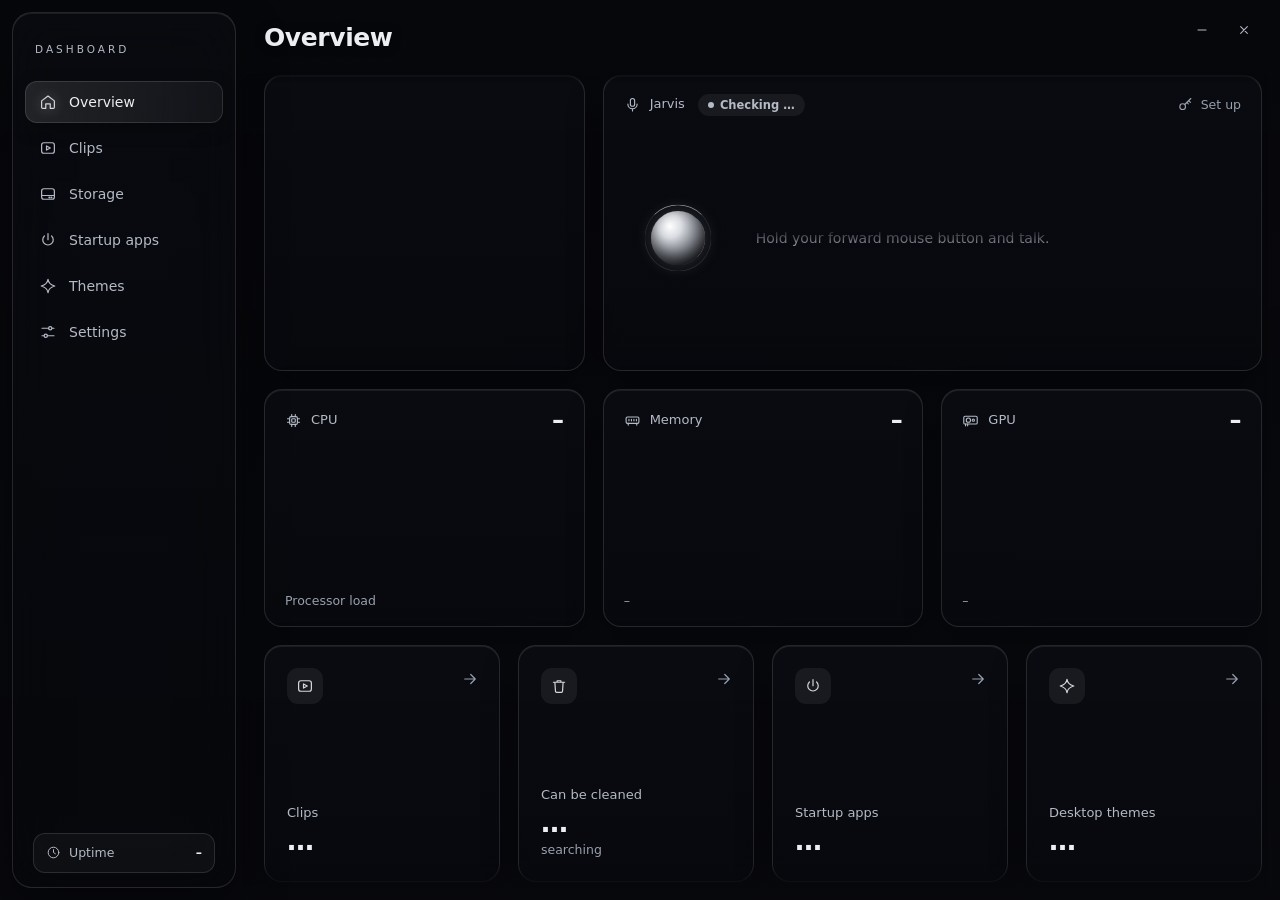
==== commit 4bb37810: "V1.2 Co-Authored-By: Claude Opus 5.5 <noreply@anthropic.com>" ====
--- a/ui/index.html
+++ b/ui/index.html
@@ -95,24 +95,13 @@
       <!-- OVERVIEW -->
       <section class="page show" id="overview">
         <div class="top-row">
-          <div class="card drive">
-            <div class="s-top"><svg><use href="#i-disk"/></svg><span>Drive C:</span></div>
-            <div class="ring">
-              <svg viewBox="0 0 160 160">
-                <defs><mask id="ringmask"><circle id="ringmask-c" cx="80" cy="80" r="66" stroke="#fff" stroke-width="12" fill="none" stroke-linecap="round" stroke-dasharray="414.7" stroke-dashoffset="414.7"/></mask></defs>
-                <circle class="track" cx="80" cy="80" r="66"/>
-                <circle class="fill" id="ring" cx="80" cy="80" r="66"/>
-              </svg>
-              <div class="ring-in"><b id="free">–</b><span>free</span></div>
-            </div>
-            <div class="legend"><span><i class="dot a"></i><b id="used">–</b> used</span><span><i class="dot b"></i><b id="total">–</b> total</span></div>
-          </div>
-
-          <div class="card jarvis" id="jarvis" title="Click to set your API keys">
+          <div class="card drive" id="drive"><div class="d-track" id="d-track"></div><div class="d-dots" id="d-dots"></div></div>
+
+          <div class="card jarvis" id="jarvis" title="Click to set up Jarvis">
             <div class="s-top">
               <svg><use href="#i-mic"/></svg><span>Jarvis</span>
               <span class="chip" id="j-chip"><i></i><span>Checking …</span></span>
-              <span class="j-key"><svg><use href="#i-key"/></svg>API keys</span>
+              <span class="j-key"><svg><use href="#i-key"/></svg>Set up</span>
             </div>
             <div class="j-body">
               <div class="orb" id="j-orb" title="Hold to talk"><i></i><i></i><i></i><b></b></div>
@@ -308,7 +297,7 @@
 </div>
 <div class="modal" id="keys">
   <div class="dialog">
-    <h3>Jarvis API keys</h3>
+    <h3>Set up Jarvis</h3>
     <p>Saved only on this PC. Leave a field empty to keep the key you have.</p>
     <div class="field" id="k-py" hidden><div class="f-top"><label>Python <span>needed for Jarvis</span></label><button class="lnk" data-url="https://www.python.org/downloads/">Download<svg><use href="#i-link"/></svg></button></div></div>
     <div class="field">
@@ -323,6 +312,10 @@
       <div class="f-top"><label>Language</label></div>
       <div class="seg" id="k-lang"><button data-v="en">English</button><button data-v="de">Deutsch</button></div>
     </div>
+    <div class="field">
+      <div class="f-top"><label>Talk key <span>hold it to talk</span></label></div>
+      <button class="keycap" id="k-talk" title="Click, then press a key or a mouse button"></button>
+    </div>
     <div class="m-btns"><button class="btn" id="k-no">Cancel</button><button class="btn chrome" id="k-yes">Save</button></div>
   </div>
 </div>
--- a/ui/style.css
+++ b/ui/style.css
@@ -142,7 +142,7 @@
 .ring > svg { width: 100%; height: 100%; transform: rotate(-90deg); stroke-linecap: round; }
 .ring .track { stroke: rgba(255,255,255,.07); stroke-width: 12; }
 .ring .fill { stroke: url(#chrome); stroke-width: 12; stroke-dasharray: 414.7; stroke-dashoffset: 414.7; transition: stroke-dashoffset 1.4s var(--ease); filter: drop-shadow(0 0 7px rgba(220,224,230,.3)); }
-#ringmask-c { transition: stroke-dashoffset 1.4s var(--ease); }
+.d-slide mask circle { transition: stroke-dashoffset 1.4s var(--ease); }
 .ring .glint { stroke: #fff; stroke-width: 12; stroke-dasharray: 26 389; opacity: .85; filter: blur(2px); animation: glint 4.5s linear infinite; }
 @keyframes glint { from { stroke-dashoffset: 415; } to { stroke-dashoffset: 0; } }
 .ring-in { position: absolute; inset: 0; display: grid; place-content: center; text-align: center; }
@@ -164,12 +164,26 @@
 
 /* top row: small drive card + Jarvis (two columns) */
 .top-row { display: grid; grid-template-columns: repeat(3, minmax(0, 1fr)); gap: 18px; }
-.drive { display: flex; flex-direction: column; align-items: center; gap: 10px; padding: 18px 20px 16px; overflow: hidden; text-align: center; }
-.drive .s-top { align-self: stretch; }
-.drive .ring { width: 118px; height: 118px; margin: auto 0; }
-.drive .ring-in b { font-size: 23px; }
-.drive .ring-in span { font-size: 10px; margin-top: 3px; }
-.drive .legend { margin-top: auto; gap: 16px; font-size: 12.5px; }
+.drive { position: relative; overflow: hidden; padding: 0; touch-action: pan-y; }
+.drive.many { cursor: grab; }
+.drive.many:active { cursor: grabbing; }
+.d-track { display: flex; height: 100%; transition: transform .38s cubic-bezier(.22,.8,.3,1); }
+.d-track.drag { transition: none; }
+.d-slide { flex: 0 0 100%; min-width: 0; display: flex; flex-direction: column; align-items: center; gap: 10px; padding: 18px 20px 16px; text-align: center; }
+.drive.many .d-slide { padding-bottom: 30px; }
+.d-slide .s-top { align-self: stretch; }
+.d-slide .s-top span { white-space: nowrap; }
+.d-slide .s-top .d-name { min-width: 0; overflow: hidden; text-overflow: ellipsis; color: var(--dim); font-weight: 500; }
+.d-slide .ring { width: 118px; height: 118px; margin: auto 0; }
+.d-slide .ring-in b { font-size: 23px; }
+.d-slide .ring-in b.long { font-size: 18px; }
+.d-slide .ring-in span { font-size: 10px; margin-top: 3px; }
+.d-slide .legend { margin-top: auto; gap: 16px; font-size: 12.5px; }
+.d-dots { position: absolute; left: 0; right: 0; bottom: 4px; display: flex; justify-content: center; pointer-events: none; }
+.d-dots button { padding: 8px 4px; pointer-events: auto; }
+.d-dots i { display: block; width: 7px; height: 7px; border-radius: 4px; background: rgba(255,255,255,.22); transition: width .3s, background .3s; }
+.d-dots button:hover i { background: rgba(255,255,255,.45); }
+.d-dots .on i { width: 18px; background: #e6e8ec; }
 
 .jarvis { grid-column: span 2; display: flex; flex-direction: column; padding: 18px 20px 16px; overflow: hidden; cursor: pointer; transition: background .25s, border-color .25s; }
 .jarvis:hover { background: var(--card-hi); border-color: var(--line-hi); }
@@ -448,10 +462,11 @@
 .brand > div { min-width: 0; }
 .brand b { overflow: hidden; text-overflow: ellipsis; white-space: nowrap; line-height: 1.15; }
 .tiles { grid-template-columns: none; grid-auto-flow: column; grid-auto-columns: minmax(0, 1fr); }
-.top-row.solo .drive { grid-column: 1 / -1; display: grid; grid-template: auto 1fr / auto 1fr; gap: 6px 40px; }
-.top-row.solo .drive .s-top { grid-column: 1 / -1; }
-.top-row.solo .drive .ring { width: 138px; height: 138px; margin: 0 0 0 24px; align-self: center; }
-.top-row.solo .drive .legend { margin: 0; align-self: center; font-size: 15px; gap: 34px; }
+.top-row.solo .drive { grid-column: 1 / -1; }
+.top-row.solo .d-slide { display: grid; grid-template: auto 1fr / auto 1fr; gap: 6px 40px; }
+.top-row.solo .d-slide .s-top { grid-column: 1 / -1; }
+.top-row.solo .d-slide .ring { width: 138px; height: 138px; margin: 0 0 0 24px; align-self: center; }
+.top-row.solo .d-slide .legend { margin: 0; align-self: center; font-size: 15px; gap: 34px; }
 .txt { width: 190px; height: 38px; padding: 0 14px; border-radius: 11px; font: 600 13.5px var(--font); color: var(--text); background: rgba(255,255,255,.05); border: 1px solid var(--line); outline: none; user-select: text; }
 .txt:focus { border-color: var(--line-hi); }
 /* ---------- updates ---------- */
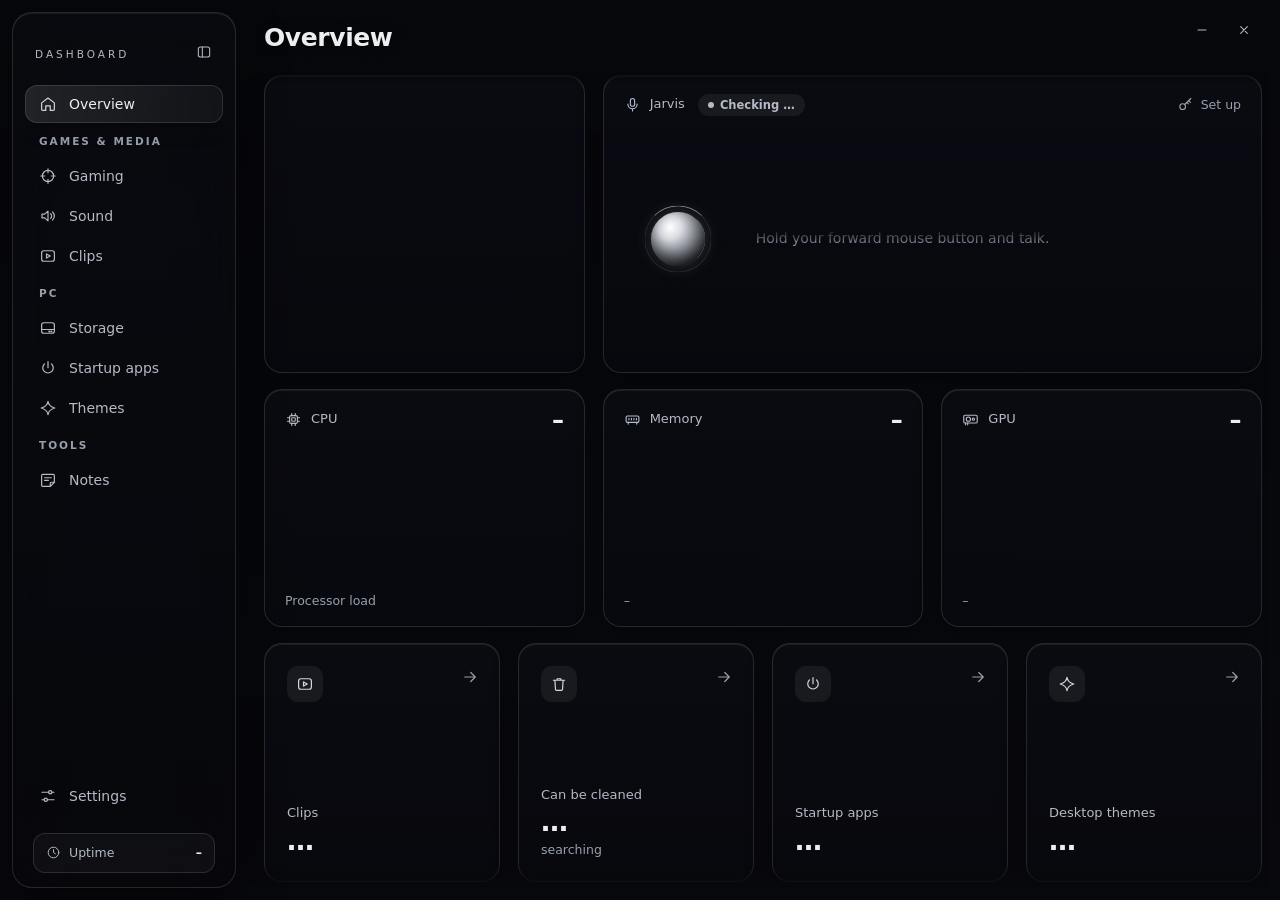
==== commit 86b98da1: "V2.0 Co-Authored-By: Claude Opus 5.5 <noreply@anthropic.com>" ====
--- a/ui/index.html
+++ b/ui/index.html
@@ -50,7 +50,25 @@
     <symbol id="i-down" viewBox="0 0 24 24"><path d="M12 4v11M7 10.5l5 5 5-5M5 19.5h14"/></symbol>
     <symbol id="i-eye" viewBox="0 0 24 24"><path d="M3 12s3.5-6 9-6 9 6 9 6-3.5 6-9 6-9-6-9-6z"/><path d="m5 19 14-14"/></symbol>
     <symbol id="i-copy" viewBox="0 0 24 24"><rect x="8.5" y="8.5" width="11" height="11" rx="2.5"/><path d="M5.5 15.5A1 1 0 0 1 4.5 14.5v-8a2 2 0 0 1 2-2h8a1 1 0 0 1 1 1"/></symbol>
+    <symbol id="i-cut" viewBox="0 0 24 24"><circle cx="6.5" cy="7" r="2.8"/><circle cx="6.5" cy="17" r="2.8"/><path d="M8.8 8.6 20 17M8.8 15.4 20 7"/></symbol>
+    <symbol id="i-play" viewBox="0 0 24 24"><path d="M8 5.5v13l10.5-6.5z" fill="currentColor"/></symbol>
+    <symbol id="i-pause" viewBox="0 0 24 24"><path d="M8 5.5v13M16 5.5v13" stroke-width="3"/></symbol>
+    <symbol id="i-mute" viewBox="0 0 24 24"><path d="M4 9.5h3.5L12 5.5v13l-4.5-4H4zM16 9.5l5 5M21 9.5l-5 5"/></symbol>
+    <symbol id="i-split" viewBox="0 0 24 24"><path d="M12 3v18M7 8l-3 4 3 4M17 8l3 4-3 4"/></symbol>
+    <symbol id="i-undo" viewBox="0 0 24 24"><path d="M9 7 4.5 11.5 9 16"/><path d="M5 11.5h9.5a5 5 0 0 1 0 10H11"/></symbol>
     <symbol id="i-rec" viewBox="0 0 24 24"><circle cx="12" cy="12" r="8"/><circle cx="12" cy="12" r="3.2" fill="currentColor"/></symbol>
+    <symbol id="i-target" viewBox="0 0 24 24"><circle cx="12" cy="12" r="7.5"/><path d="M12 2.5v5M12 16.5v5M2.5 12h5M16.5 12h5"/></symbol>
+    <symbol id="i-wifi" viewBox="0 0 24 24"><path d="M4.5 18.5v-3M9.5 18.5v-6.5M14.5 18.5v-10M19.5 18.5v-13"/></symbol>
+    <symbol id="i-note" viewBox="0 0 24 24"><path d="M5 4.5h14A1.5 1.5 0 0 1 20.5 6v9l-5.5 5.5H5A1.5 1.5 0 0 1 3.5 19V6A1.5 1.5 0 0 1 5 4.5z"/><path d="M20.5 15H16.5a1.5 1.5 0 0 0-1.5 1.5v4M7.5 9h9M7.5 12.5h5"/></symbol>
+    <symbol id="i-volume" viewBox="0 0 24 24"><path d="M4 9.5h3.5L12 5.5v13l-4.5-4H4z"/><path d="M15.5 9a4 4 0 0 1 0 6M18 6.5a7.5 7.5 0 0 1 0 11"/></symbol>
+    <symbol id="i-bolt" viewBox="0 0 24 24"><path d="M13 3 5.5 13.5H12L11 21l7.5-10.5H12z"/></symbol>
+    <symbol id="i-plus" viewBox="0 0 24 24"><path d="M12 5v14M5 12h14"/></symbol>
+    <symbol id="i-prev" viewBox="0 0 24 24"><path d="M17.5 6v12L9 12z" fill="currentColor"/><path d="M6.5 6v12" stroke-width="2.2"/></symbol>
+    <symbol id="i-next" viewBox="0 0 24 24"><path d="M6.5 6v12L15 12z" fill="currentColor"/><path d="M17.5 6v12" stroke-width="2.2"/></symbol>
+    <symbol id="i-side" viewBox="0 0 24 24"><rect x="3.5" y="4.5" width="17" height="15" rx="3"/><path d="M9.5 4.5v15"/></symbol>
+    <symbol id="i-show" viewBox="0 0 24 24"><path d="M3 12s3.5-6 9-6 9 6 9 6-3.5 6-9 6-9-6-9-6z"/><circle cx="12" cy="12" r="2.6"/></symbol>
+    <symbol id="i-ghost" viewBox="0 0 24 24"><path d="M6 20V10a6 6 0 0 1 12 0v10l-2-1.6-2 1.6-2-1.6-2 1.6-2-1.6z"/><circle cx="10" cy="10.5" r=".6"/><circle cx="14" cy="10.5" r=".6"/></symbol>
+    <symbol id="i-sort" viewBox="0 0 24 24"><path d="M4 6.5h16M7 12h10M10 17.5h4"/></symbol>
   </defs>
 </svg>
 
@@ -64,18 +82,25 @@
   <aside class="side" data-tauri-drag-region>
     <div class="brand" data-tauri-drag-region>
       <div data-tauri-drag-region><b id="brand"></b><span>Dashboard</span></div>
+      <button class="icon-btn mini-btn" id="side-mini" title="Collapse sidebar"><svg><use href="#i-side"/></svg></button>
     </div>
     <nav>
       <span class="nav-ind" id="nav-ind"></span>
-      <button class="nav active" data-page="overview"><svg><use href="#i-home"/></svg>Overview</button>
-      <button class="nav" data-page="clips"><svg><use href="#i-film"/></svg>Clips<i class="nav-rec" id="nav-rec"></i></button>
-      <button class="nav" data-page="storage"><svg><use href="#i-disk"/></svg>Storage</button>
-      <button class="nav" data-page="autostart"><svg><use href="#i-power"/></svg>Startup apps</button>
-      <button class="nav" data-page="themes"><svg><use href="#i-spark"/></svg>Themes</button>
-      <button class="nav" data-page="settings"><svg><use href="#i-gear"/></svg>Settings<i class="nav-rec" id="nav-upd"></i></button>
+      <button class="nav active" data-page="overview" title="Overview"><svg><use href="#i-home"/></svg><span>Overview</span></button>
+      <div class="nav-group"><span>Games &amp; media</span></div>
+      <button class="nav" data-page="gaming" title="Gaming"><svg><use href="#i-target"/></svg><span>Gaming</span><i class="nav-rec" id="nav-cross"></i></button>
+      <button class="nav" data-page="sound" title="Sound"><svg><use href="#i-volume"/></svg><span>Sound</span></button>
+      <button class="nav" data-page="clips" title="Clips"><svg><use href="#i-film"/></svg><span>Clips</span><i class="nav-rec" id="nav-rec"></i></button>
+      <div class="nav-group"><span>PC</span></div>
+      <button class="nav" data-page="storage" title="Storage"><svg><use href="#i-disk"/></svg><span>Storage</span></button>
+      <button class="nav" data-page="autostart" title="Startup apps"><svg><use href="#i-power"/></svg><span>Startup apps</span></button>
+      <button class="nav" data-page="themes" title="Themes"><svg><use href="#i-spark"/></svg><span>Themes</span></button>
+      <div class="nav-group"><span>Tools</span></div>
+      <button class="nav" data-page="notes" title="Notes"><svg><use href="#i-note"/></svg><span>Notes</span></button>
+      <button class="nav nav-last" data-page="settings" title="Settings"><svg><use href="#i-gear"/></svg><span>Settings</span><i class="nav-rec" id="nav-upd"></i></button>
     </nav>
     <div class="side-foot" data-tauri-drag-region>
-      <div class="up"><svg><use href="#i-clock"/></svg><span>Uptime</span><b id="uptime">–</b></div>
+      <div class="up" title="Uptime"><svg><use href="#i-clock"/></svg><span>Uptime</span><b id="uptime">–</b></div>
     </div>
   </aside>
 
@@ -154,6 +179,58 @@
         </div>
       </section>
 
+      <!-- GAMING -->
+      <section class="page" id="gaming">
+        <div class="card">
+          <div class="card-head">
+            <div><h3>Crosshair</h3><p>Sits in the middle of your screen. Works in borderless and windowed games.</p></div>
+            <button class="sw" id="x-on" aria-label="on/off"></button>
+          </div>
+          <div class="xh">
+            <div class="xh-prev" id="x-prev"><svg id="x-svg" viewBox="0 0 120 120"></svg></div>
+            <div class="xh-set">
+              <div class="xs-row"><span class="mo-l">Shape</span><div class="seg" id="x-shape"><button data-v="cross">Cross</button><button data-v="t">T</button><button data-v="x">X</button><button data-v="circle">Circle</button><button data-v="dot">Dot</button></div></div>
+              <div class="xs-row"><span class="mo-l">Color</span><div class="swatches" id="x-colors"></div><input type="color" id="x-color" title="Any color"></div>
+              <div class="xs-row"><span class="mo-l">Size</span><input type="range" class="rng" id="x-size" min="1" max="40" step="1"><b class="rv" id="x-size-v"></b></div>
+              <div class="xs-row"><span class="mo-l">Thickness</span><input type="range" class="rng" id="x-thick" min="1" max="8" step="0.5"><b class="rv" id="x-thick-v"></b></div>
+              <div class="xs-row"><span class="mo-l">Gap</span><input type="range" class="rng" id="x-gap" min="0" max="20" step="1"><b class="rv" id="x-gap-v"></b></div>
+              <div class="xs-row"><span class="mo-l">Opacity</span><input type="range" class="rng" id="x-op" min="0.1" max="1" step="0.05"><b class="rv" id="x-op-v"></b></div>
+              <div class="xs-row"><span class="mo-l">Center dot</span><button class="sw" id="x-dot" aria-label="on/off"></button><span class="mo-l sp">Outline</span><button class="sw" id="x-outline" aria-label="on/off"></button></div>
+              <div class="xs-row"><span class="mo-l">Hotkey</span><button class="keycap" id="x-key" title="Click, then press the new key. Backspace = no key."></button><span class="hint">turns it on and off in game</span></div>
+            </div>
+          </div>
+        </div>
+        <div class="card">
+          <div class="card-head">
+            <div><h3>Ping</h3><p>How fast servers answer, measured every 2 seconds</p></div>
+            <form class="add" id="p-add"><input class="txt" id="p-host" placeholder="Add a server, like 1.1.1.1" spellcheck="false" autocomplete="off"><button class="btn" type="submit"><svg><use href="#i-plus"/></svg>Add</button></form>
+          </div>
+          <div class="list" id="p-list"></div>
+        </div>
+      </section>
+
+      <!-- SOUND -->
+      <section class="page" id="sound">
+        <div class="snd-top">
+          <div class="card np" id="np">
+            <div class="np-art" id="np-art"><svg><use href="#i-music"/></svg></div>
+            <div class="np-main">
+              <span class="np-app" id="np-app">Now playing</span>
+              <b class="np-title raw" id="np-title"></b>
+              <span class="np-artist raw" id="np-artist"></span>
+              <div class="np-bar" id="np-bar"><i id="np-fill"></i></div>
+              <div class="np-row"><span id="np-pos"></span>
+                <div class="np-btns"><button class="icon-btn" id="np-prev" title="Previous"><svg><use href="#i-prev"/></svg></button><button class="icon-btn np-play" id="np-toggle" title="Play / pause"><svg><use href="#i-play"/></svg></button><button class="icon-btn" id="np-next" title="Next"><svg><use href="#i-next"/></svg></button></div>
+                <span id="np-len"></span></div>
+            </div>
+          </div>
+          <div class="card mix">
+            <div class="card-head"><div><h3>Volume</h3><p class="raw" id="v-dev"></p></div></div>
+            <div class="list" id="v-list"><div class="empty"><span class="spin"></span>Loading …</div></div>
+          </div>
+        </div>
+      </section>
+
       <!-- CLIPS -->
       <section class="page" id="clips">
         <div class="card clipbar">
@@ -192,6 +269,17 @@
             <button class="btn chrome" id="clean-btn" disabled><svg><use href="#i-trash"/></svg>Move to Recycle Bin</button>
           </div>
         </div>
+        <div class="card" id="dl">
+          <div class="card-head">
+            <div><h3>Downloads</h3><p>Sorts loose files into folders by type. Unknown files stay where they are.</p></div>
+            <div class="u-btns"><button class="icon-btn" id="dl-open" title="Open folder"><svg><use href="#i-folder"/></svg></button><button class="btn" id="dl-undo" hidden><svg><use href="#i-undo"/></svg>Undo</button><button class="btn chrome" id="dl-sort"><svg><use href="#i-sort"/></svg>Sort now</button></div>
+          </div>
+          <div class="dl-cats" id="dl-cats"></div>
+          <div class="list">
+            <div class="row set"><div class="main"><div class="name">Sort automatically</div><div class="sub">Every 10 minutes. Files that are still downloading are left alone.</div></div><button class="sw" id="dl-auto" aria-label="on/off"></button></div>
+          </div>
+          <div id="dl-old"></div>
+        </div>
         <div class="card">
           <div class="card-head">
             <div><h3>Biggest folders</h3><p>What takes up the most space on C:</p></div>
@@ -221,6 +309,17 @@
           </div>
           <div class="list" id="theme-grid"><div class="empty"><span class="spin"></span>Loading …</div></div>
         </div>
+      </section>
+
+      <!-- NOTES -->
+      <section class="page" id="notes">
+        <div class="card clipbar notes-bar">
+          <button class="btn chrome" id="n-new"><svg><use href="#i-plus"/></svg>New note</button>
+          <div class="cb-state"><b>Click-through</b><span>Notes stay visible, but the mouse goes to the game below</span></div>
+          <button class="keycap" id="n-key" title="Click, then press the new key. Backspace = no key."></button>
+          <button class="sw" id="n-ghost" aria-label="on/off"></button>
+        </div>
+        <div class="note-grid" id="n-grid"></div>
       </section>
 
       <!-- SETTINGS -->
@@ -245,13 +344,26 @@
             <div class="row set"><div class="main"><div class="name">Save folder</div><div class="sub" id="s-folder"></div></div><button class="btn" id="s-folder-btn"><svg><use href="#i-folder"/></svg>Change</button></div>
           </div>
         </div>
+        <div class="card" id="hotkeys">
+          <div class="card-head"><div><h3>Hotkeys</h3><p>Every key of the app in one place. Click a key, then press the new one. Backspace = no key.</p></div></div>
+          <div class="list">
+            <div class="row set"><div class="main"><div class="name">Save clip</div><div class="sub">Clips</div></div><button class="keycap" data-key="hotkey"></button></div>
+            <div class="row set"><div class="main"><div class="name">Start / stop recording</div><div class="sub">Clips</div></div><button class="keycap" data-key="rec_hotkey"></button></div>
+            <div class="row set"><div class="main"><div class="name">Crosshair on / off</div><div class="sub">Gaming</div></div><button class="keycap" id="s-key-cross"></button></div>
+            <div class="row set"><div class="main"><div class="name">Notes click-through</div><div class="sub">Notes</div></div><button class="keycap" id="s-key-notes"></button></div>
+            <div class="row set"><div class="main"><div class="name">Talk to Jarvis</div><div class="sub">Hold it while you talk</div></div><button class="keycap" id="s-key-jarvis"></button></div>
+          </div>
+        </div>
         <div class="card">
           <div class="card-head"><div><h3>Visible tabs</h3><p>You can also right-click a tab to hide it</p></div></div>
           <div class="list">
+            <div class="row set"><div class="main"><div class="name">Gaming</div><div class="sub">Crosshair and ping</div></div><button class="sw" data-show="gaming" aria-label="show/hide"></button></div>
+            <div class="row set"><div class="main"><div class="name">Sound</div><div class="sub">Now playing and volume per app</div></div><button class="sw" data-show="sound" aria-label="show/hide"></button></div>
             <div class="row set"><div class="main"><div class="name">Clips</div><div class="sub">Save and record your screen</div></div><button class="sw" data-show="clips" aria-label="show/hide"></button></div>
             <div class="row set"><div class="main"><div class="name">Storage</div><div class="sub">Clean up and find big folders</div></div><button class="sw" data-show="storage" aria-label="show/hide"></button></div>
             <div class="row set"><div class="main"><div class="name">Startup apps</div><div class="sub">What launches with Windows</div></div><button class="sw" data-show="autostart" aria-label="show/hide"></button></div>
             <div class="row set"><div class="main"><div class="name">Themes</div><div class="sub">Desktop themes found on this PC</div></div><button class="sw" data-show="themes" aria-label="show/hide"></button></div>
+            <div class="row set"><div class="main"><div class="name">Notes</div><div class="sub">Sticky notes on top of everything</div></div><button class="sw" data-show="notes" aria-label="show/hide"></button></div>
             <div class="row set"><div class="main"><div class="name">Jarvis</div><div class="sub">Voice assistant on the overview</div></div><button class="sw" data-show="jarvis" aria-label="show/hide"></button></div>
           </div>
         </div>
@@ -286,8 +398,23 @@
 <div class="modal" id="player">
   <div class="dialog wide">
     <video id="p-video" controls playsinline></video>
+    <div class="ed" id="ed" hidden>
+      <div class="ed-tl" id="ed-tl"><div class="ed-strip" id="ed-strip"></div><div id="ed-segs"></div><i class="ed-head" id="ed-head"></i></div>
+      <div class="ed-bar">
+        <button class="icon-btn" id="ed-play" title="Play / pause (Space)"></button>
+        <span class="ed-time" id="ed-time"></span>
+        <button class="btn" id="ed-split" title="Cut at the white line (S)"><svg><use href="#i-split"/></svg><span>Split</span></button>
+        <button class="btn" id="ed-del" title="Selected part (Del)"><svg><use href="#i-trash"/></svg><span>Delete part</span></button>
+        <button class="btn" id="ed-mute" title="Selected part (M)"><svg><use href="#i-mute"/></svg><span>Mute part</span></button>
+        <button class="icon-btn" id="ed-undo" title="Undo (Ctrl + Z)"><svg><use href="#i-undo"/></svg></button>
+        <span class="ed-len" id="ed-len"></span>
+        <button class="btn" id="ed-cancel"><span>Cancel</span></button>
+        <button class="btn chrome" id="ed-save"><svg><use href="#i-check"/></svg><span>Save</span></button>
+      </div>
+    </div>
     <div class="p-foot">
       <div class="p-info"><b id="p-name"></b><span id="p-sub"></span></div>
+      <button class="btn" id="p-cut"><svg><use href="#i-cut"/></svg>Cut</button>
       <button class="btn" id="p-copy"><svg><use href="#i-copy"/></svg>Copy</button>
       <button class="btn" id="p-show"><svg><use href="#i-folder"/></svg>Show file</button>
       <button class="btn" id="p-del"><svg><use href="#i-trash"/></svg>Delete</button>
@@ -325,5 +452,7 @@
 <script src="i18n.js"></script>
 <script src="look.js"></script>
 <script src="app.js"></script>
+<script src="xdraw.js"></script>
+<script src="v2.js"></script>
 </body>
 </html>
--- a/ui/style.css
+++ b/ui/style.css
@@ -485,3 +485,177 @@
 :root:not([data-look="chrome"]) .bar { text-shadow: 0 1px 10px rgba(0,0,0,.6); }
 :root:not([data-look="chrome"]) .bar p { color: #dfe3ea; }
 :root[data-look="sakura"] .bgimg::after { background: linear-gradient(180deg, rgba(24,6,14,.62), var(--shade)); }
+
+/* clip editor */
+.dialog.wide.editing video { width: auto; max-width: 100%; height: min(52vh, 440px); margin: 0 auto; }
+.ed { padding: 12px 4px 2px; }
+.ed[hidden] { display: none; }
+.editing .p-foot { display: none; }
+.ed-tl { position: relative; height: 62px; border-radius: 10px; background: rgba(255,255,255,.04); cursor: pointer; touch-action: none; user-select: none; }
+.ed-strip { position: absolute; inset: 0; border-radius: 10px; background-size: 100% 100%; opacity: .55; }
+.ed-seg { position: absolute; top: 0; bottom: 0; border: 2px solid transparent; border-radius: 9px; display: grid; place-items: center; transition: background .15s, border-color .15s; }
+.ed-seg.sel { border-color: rgba(255,255,255,.8); }
+.ed-seg.del { background: repeating-linear-gradient(135deg, rgba(8,8,10,.86) 0 7px, rgba(8,8,10,.7) 7px 14px); }
+.ed-seg.del.sel { border-color: rgba(255,120,110,.8); }
+.ed-seg.mute { background: rgba(90,140,255,.18); }
+.ed-seg svg { width: 18px; height: 18px; color: #fff; filter: drop-shadow(0 1px 3px #000); }
+.ed-cut { position: absolute; top: -3px; bottom: -3px; width: 12px; margin-left: -6px; cursor: ew-resize; }
+.ed-cut::after { content: ""; position: absolute; left: 5px; top: 0; bottom: 0; width: 2px; border-radius: 2px; background: #e6e8ec; box-shadow: 0 0 6px rgba(0,0,0,.8); }
+.ed-grip { position: absolute; top: -2px; bottom: -2px; width: 12px; cursor: ew-resize; border-radius: 6px; background: var(--chrome); box-shadow: 0 2px 8px rgba(0,0,0,.6); }
+.ed-grip.l { margin-left: -2px; } .ed-grip.r { margin-left: -10px; }
+.ed-grip::after { content: ""; position: absolute; left: 5px; top: 22px; bottom: 22px; width: 2px; border-radius: 2px; background: rgba(0,0,0,.45); }
+.ed-head { position: absolute; top: -6px; bottom: -6px; width: 2px; margin-left: -1px; border-radius: 2px; background: #fff; box-shadow: 0 0 8px rgba(255,255,255,.7); pointer-events: none; }
+.ed-bar { display: flex; align-items: center; gap: 8px; margin-top: 12px; }
+.ed-bar .btn { height: 34px; padding: 0 12px; font-size: 13px; }
+.ed-bar .icon-btn svg, .ed-bar .btn svg { width: 16px; height: 16px; }
+.ed-time { min-width: 86px; color: var(--muted); font-size: 12.5px; font-variant-numeric: tabular-nums; }
+.ed-len { margin-left: auto; color: var(--muted); font-size: 12.5px; white-space: nowrap; }
+.icon-btn:disabled { opacity: .35; cursor: not-allowed; }
+.ed.busy .ed-tl, .ed.busy .ed-bar > :not(#ed-cancel):not(#ed-save):not(.ed-len) { opacity: .4; pointer-events: none; }
+
+/* nothing on screen (tray / minimized): no animation keeps the GPU busy */
+html.idle *, html.idle *::before, html.idle *::after { animation-play-state: paused !important; }
+html.idle .ambient { display: none; }
+.ambient i { will-change: transform; }
+
+/* ================= V2 ================= */
+/* calmer: no endless glints, sheens or drifting lights, shorter page entrance */
+.ambient i { animation: none !important; }
+.ring .glint { display: none; }
+.meter i::after { display: none; }
+.page.show > * { animation: fade .22s ease both !important; }
+@keyframes fade { from { opacity: 0; transform: translateY(4px); } }
+.nav.active svg { filter: none; }
+.card::after { background: radial-gradient(240px circle at var(--mx, 50%) var(--my, 50%), rgba(255,255,255,.22), transparent 45%); }
+.tile:hover { transform: none; }
+.btn.chrome::after { display: none; }
+.card { box-shadow: var(--edge), 0 10px 28px rgba(0,0,0,.24); }
+.page { gap: 16px; }
+
+/* ---------- sidebar with groups, can shrink to icons ---------- */
+.app { transition: grid-template-columns .3s var(--ease); }
+.side { gap: 18px; }
+.brand { padding: 4px 4px 0 10px; }
+.mini-btn { margin-left: auto; flex: none; width: 30px; height: 30px; }
+.mini-btn svg { width: 16px; height: 16px; }
+nav { flex: 1 1 auto; min-height: 0; gap: 2px; overflow: hidden auto; }
+.nav { height: 38px; flex: none; }
+.nav > span { white-space: nowrap; overflow: hidden; text-overflow: ellipsis; }
+.nav-ind { height: 38px; }
+.nav-group { flex: none; height: 30px; display: flex; align-items: flex-end; padding: 0 14px 6px; font-size: 10.5px; font-weight: 600; letter-spacing: 2px; text-transform: uppercase; color: var(--dim); white-space: nowrap; }
+.nav-last { margin-top: auto; }
+.side-foot { margin-top: 0; }
+html.mini .app { grid-template-columns: 66px minmax(0, 1fr); }
+html.mini .side { padding: 16px 9px 14px; }
+html.mini .brand { padding: 0; justify-content: center; }
+html.mini .brand > div { display: none; }
+html.mini .mini-btn { margin: 0; }
+html.mini .nav { justify-content: center; padding: 0; }
+html.mini .nav > span { display: none; }
+html.mini .nav-rec { position: absolute; top: 7px; right: 9px; margin: 0; }
+html.mini .nav-group { height: 13px; padding: 0; justify-content: center; align-items: center; }
+html.mini .nav-group span { display: none; }
+html.mini .nav-group::after { content: ""; width: 22px; height: 1px; background: var(--line-hi); }
+html.mini .side-foot { padding: 0; }
+html.mini .up { justify-content: center; padding: 10px 0; }
+html.mini .up span, html.mini .up b { display: none; }
+
+/* ---------- shared bits ---------- */
+.rng { -webkit-appearance: none; appearance: none; flex: 1; min-width: 80px; height: 22px; background: none; cursor: pointer; }
+.rng::-webkit-slider-runnable-track { height: 4px; border-radius: 4px; background: linear-gradient(90deg, var(--silver) var(--p, 50%), rgba(255,255,255,.1) var(--p, 50%)); }
+.rng::-webkit-slider-thumb { -webkit-appearance: none; width: 14px; height: 14px; margin-top: -5px; border-radius: 50%; background: var(--chrome); box-shadow: 0 1px 4px rgba(0,0,0,.5); }
+.rng:disabled { opacity: .35; cursor: not-allowed; }
+.rv { min-width: 40px; text-align: right; font-variant-numeric: tabular-nums; font-size: 13px; }
+.hint { color: var(--dim); font-size: 12.5px; }
+.add { display: flex; gap: 8px; }
+.add .txt { width: 230px; }
+.row .sw + .rng, .row .rng + .sw { margin-left: 4px; }
+.row.set .rng { flex: 0 0 140px; }
+
+/* ---------- gaming ---------- */
+.xh { display: grid; grid-template-columns: 220px minmax(0, 1fr); gap: 22px; padding: 2px 22px 20px; }
+.xh-prev { position: relative; height: 220px; border-radius: 16px; overflow: hidden; border: 1px solid var(--line);
+  background: radial-gradient(circle at 50% 120%, #4a5a6e 0, #222a33 45%, #13161b 100%); }
+.xh-prev::before { content: ""; position: absolute; inset: 55% 0 0; background: linear-gradient(180deg, #2c3540, #1b2026); clip-path: polygon(0 40%, 22% 10%, 40% 35%, 62% 0, 80% 30%, 100% 12%, 100% 100%, 0 100%); }
+.xh-prev svg { position: absolute; inset: 0; width: 100%; height: 100%; }
+.xh-set { display: flex; flex-direction: column; gap: 10px; min-width: 0; }
+.xs-row { display: flex; align-items: center; gap: 12px; min-height: 36px; }
+.xs-row .mo-l { width: 86px; flex: none; }
+.xs-row .mo-l.sp { width: auto; margin-left: 18px; }
+.swatches { display: flex; gap: 7px; }
+.swatches button { width: 24px; height: 24px; border-radius: 50%; box-shadow: inset 0 0 0 1px rgba(0,0,0,.4); transition: transform .15s; }
+.swatches button.on { box-shadow: 0 0 0 2px #0c0d10, 0 0 0 4px var(--silver); }
+.swatches button:hover { transform: scale(1.1); }
+input[type=color] { width: 30px; height: 26px; padding: 0; border: 1px solid var(--line); border-radius: 8px; background: none; cursor: pointer; }
+input[type=color]::-webkit-color-swatch-wrapper { padding: 2px; }
+input[type=color]::-webkit-color-swatch { border: 0; border-radius: 6px; }
+.ping .ms { font: 600 15px var(--display); min-width: 70px; text-align: right; font-variant-numeric: tabular-nums; }
+.ping .pbar { width: 120px; height: 4px; border-radius: 4px; background: rgba(255,255,255,.07); overflow: hidden; }
+.ping .pbar i { display: block; height: 100%; border-radius: 4px; transition: width .4s var(--ease), background .4s; }
+.ping .good { color: var(--ok); } .ping .mid { color: var(--warn); } .ping .bad { color: #f0827c; }
+.ping .dot { width: 8px; height: 8px; border-radius: 50%; background: currentColor; flex: none; }
+.ping .rm { opacity: 0; transition: opacity .15s; }
+.ping:hover .rm { opacity: 1; }
+
+/* ---------- sound ---------- */
+.snd-top { display: grid; grid-template-columns: minmax(0, 1fr) minmax(0, 1fr); gap: 16px; align-items: start; }
+.np { display: flex; gap: 20px; padding: 20px; min-height: 196px; }
+.np-art { width: 124px; height: 124px; flex: none; border-radius: 14px; display: grid; place-items: center; background: rgba(255,255,255,.05) center / cover; border: 1px solid var(--line); color: var(--dim); }
+.np-art.pic svg { display: none; }
+.np-art svg { width: 40px; height: 40px; }
+.np-main { flex: 1; min-width: 0; display: flex; flex-direction: column; }
+.np-app { font-size: 11px; font-weight: 600; letter-spacing: 2px; text-transform: uppercase; color: var(--dim); }
+.np-title { margin-top: 8px; font: 600 19px/1.25 var(--display); display: -webkit-box; -webkit-line-clamp: 2; -webkit-box-orient: vertical; overflow: hidden; }
+.np-artist { margin-top: 3px; color: var(--muted); white-space: nowrap; overflow: hidden; text-overflow: ellipsis; }
+.np-bar { margin-top: auto; height: 14px; display: flex; align-items: center; cursor: pointer; }
+.np-bar::before { content: ""; position: absolute; }
+.np-bar { position: relative; }
+.np-bar i { position: relative; display: block; height: 4px; width: 0; border-radius: 4px; background: var(--silver); }
+.np-bar { background: linear-gradient(rgba(255,255,255,.08), rgba(255,255,255,.08)) center / 100% 4px no-repeat; border-radius: 4px; }
+.np-row { display: flex; align-items: center; gap: 10px; margin-top: 6px; color: var(--muted); font-size: 12px; font-variant-numeric: tabular-nums; }
+.np-row > span { width: 34px; flex: none; } .np-row > span:last-child { text-align: right; }
+.np-btns { flex: 1; display: flex; justify-content: center; gap: 6px; }
+.np-play { width: 42px; height: 42px; border-radius: 50%; background: var(--chrome); color: #16161a; }
+.np-play:hover { background: var(--chrome); color: #000; filter: brightness(1.08); }
+.np.none .np-bar, .np.none .np-row { visibility: hidden; }
+.np button:disabled { opacity: .3; cursor: not-allowed; }
+.mix .list { max-height: 330px; overflow-y: auto; }
+.vol { gap: 12px; padding: 8px 12px; }
+.vol .app-ic { width: 32px; height: 32px; border-radius: 9px; }
+.vol .app-ic img { width: 20px; height: 20px; }
+.vol .main { flex: 0 0 116px; }
+.vol .name { white-space: nowrap; overflow: hidden; text-overflow: ellipsis; display: block; }
+.vol .name.idle { color: var(--muted); }
+.vol .rv { min-width: 38px; }
+.vol .icon-btn { width: 30px; height: 30px; }
+.vol .icon-btn.muted { color: #f0827c; }
+.vol.master { margin-bottom: 4px; background: rgba(255,255,255,.035); }
+.vol.is-muted .rng { opacity: .4; }
+
+
+/* ---------- storage: downloads ---------- */
+.dl-cats { display: flex; flex-wrap: wrap; gap: 8px; padding: 0 22px 8px; }
+.dl-cats span { display: inline-flex; align-items: center; gap: 6px; padding: 6px 12px; border-radius: 20px; font-size: 12.5px; background: rgba(255,255,255,.05); border: 1px solid var(--line); color: var(--muted); }
+.dl-cats b { color: var(--text); }
+#dl-old .card-foot { border-top: 1px solid var(--line); }
+
+/* ---------- notes ---------- */
+.notes-bar .btn { flex: none; }
+.notes-bar .keycap { flex: none; }
+.note-grid { display: grid; grid-template-columns: repeat(auto-fill, minmax(220px, 1fr)); gap: 14px; }
+.note-grid .empty { grid-column: 1 / -1; padding: 60px 0; }
+.nc { position: relative; display: flex; flex-direction: column; min-height: 150px; padding: 14px 14px 10px; border-radius: 16px; cursor: pointer; text-align: left;
+  background: linear-gradient(180deg, color-mix(in srgb, var(--nc) 16%, transparent), color-mix(in srgb, var(--nc) 7%, transparent)); border: 1px solid color-mix(in srgb, var(--nc) 30%, transparent); transition: border-color .15s, background .15s; }
+.nc:hover { border-color: color-mix(in srgb, var(--nc) 60%, transparent); }
+.nc.off { opacity: .55; }
+.nc-text { flex: 1; font-size: 13px; line-height: 1.5; white-space: pre-wrap; overflow: hidden; display: -webkit-box; -webkit-line-clamp: 5; -webkit-box-orient: vertical; color: var(--text); word-break: break-word; }
+.nc-text.empty-t { color: var(--dim); }
+.nc-foot { display: flex; align-items: center; gap: 4px; margin-top: 10px; }
+.nc-foot .when { margin-right: auto; white-space: nowrap; color: var(--muted); font-size: 11.5px; }
+.nc-foot .icon-btn { width: 28px; height: 28px; }
+.nc-foot .icon-btn svg { width: 15px; height: 15px; }
+.nc-colors { display: flex; gap: 5px; margin-right: 6px; }
+.nc-colors button { width: 13px; height: 13px; border-radius: 50%; }
+.nc-colors button.on { box-shadow: 0 0 0 2px rgba(255,255,255,.75); }
+:root { --bad-c: #f0827c; }
+.keycap.bad { border-color: rgba(240,130,124,.55); color: #f0a29d; }
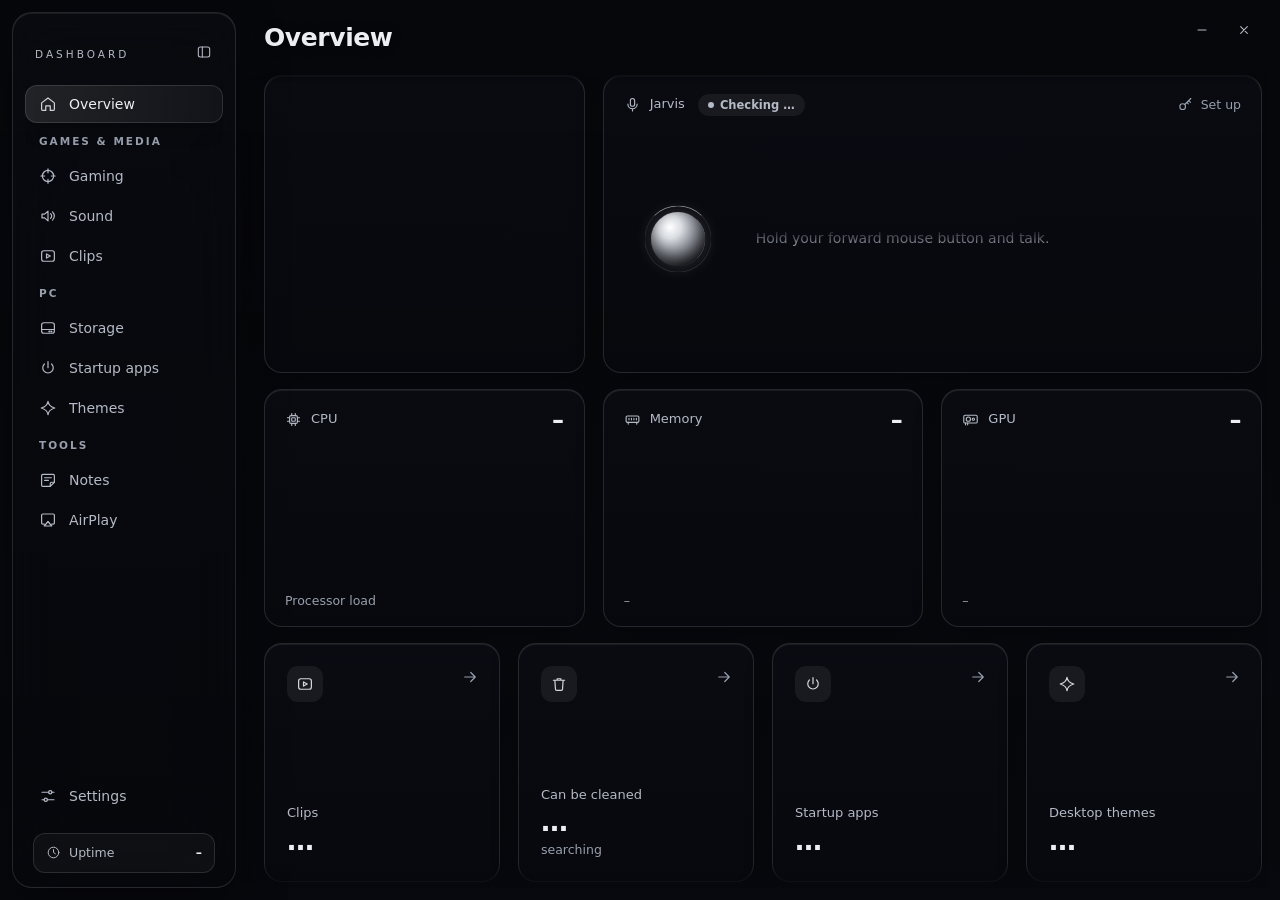
==== commit 4de32cb9: "V2.1 Co-Authored-By: Claude Opus 5.5 <noreply@anthropic.com>" ====
--- a/ui/index.html
+++ b/ui/index.html
@@ -59,6 +59,7 @@
     <symbol id="i-rec" viewBox="0 0 24 24"><circle cx="12" cy="12" r="8"/><circle cx="12" cy="12" r="3.2" fill="currentColor"/></symbol>
     <symbol id="i-target" viewBox="0 0 24 24"><circle cx="12" cy="12" r="7.5"/><path d="M12 2.5v5M12 16.5v5M2.5 12h5M16.5 12h5"/></symbol>
     <symbol id="i-wifi" viewBox="0 0 24 24"><path d="M4.5 18.5v-3M9.5 18.5v-6.5M14.5 18.5v-10M19.5 18.5v-13"/></symbol>
+    <symbol id="i-airplay" viewBox="0 0 24 24"><path d="M7 17.5H5A1.5 1.5 0 0 1 3.5 16V5.5A1.5 1.5 0 0 1 5 4h14a1.5 1.5 0 0 1 1.5 1.5V16a1.5 1.5 0 0 1-1.5 1.5h-2"/><path d="M12 14l5 6H7z"/></symbol>
     <symbol id="i-note" viewBox="0 0 24 24"><path d="M5 4.5h14A1.5 1.5 0 0 1 20.5 6v9l-5.5 5.5H5A1.5 1.5 0 0 1 3.5 19V6A1.5 1.5 0 0 1 5 4.5z"/><path d="M20.5 15H16.5a1.5 1.5 0 0 0-1.5 1.5v4M7.5 9h9M7.5 12.5h5"/></symbol>
     <symbol id="i-volume" viewBox="0 0 24 24"><path d="M4 9.5h3.5L12 5.5v13l-4.5-4H4z"/><path d="M15.5 9a4 4 0 0 1 0 6M18 6.5a7.5 7.5 0 0 1 0 11"/></symbol>
     <symbol id="i-bolt" viewBox="0 0 24 24"><path d="M13 3 5.5 13.5H12L11 21l7.5-10.5H12z"/></symbol>
@@ -97,6 +98,7 @@
       <button class="nav" data-page="themes" title="Themes"><svg><use href="#i-spark"/></svg><span>Themes</span></button>
       <div class="nav-group"><span>Tools</span></div>
       <button class="nav" data-page="notes" title="Notes"><svg><use href="#i-note"/></svg><span>Notes</span></button>
+      <button class="nav" data-page="airplay" title="AirPlay"><svg><use href="#i-airplay"/></svg><span>AirPlay</span><i class="nav-rec" id="nav-ap"></i></button>
       <button class="nav nav-last" data-page="settings" title="Settings"><svg><use href="#i-gear"/></svg><span>Settings</span><i class="nav-rec" id="nav-upd"></i></button>
     </nav>
     <div class="side-foot" data-tauri-drag-region>
@@ -322,6 +324,33 @@
         <div class="note-grid" id="n-grid"></div>
       </section>
 
+      <!-- AIRPLAY -->
+      <section class="page" id="airplay">
+        <div class="card clipbar">
+          <div class="cb-state"><b id="a-title">AirPlay is off</b><span id="a-sub"></span></div>
+          <button class="sw" id="a-on" aria-label="on/off"></button>
+        </div>
+        <div class="card ap-stage" id="a-stage">
+          <div class="ap-icon"><i></i><i></i><svg><use href="#i-airplay"/></svg></div>
+          <div class="ap-name" id="a-big">PC Dashboard</div>
+          <div class="ap-pin" id="a-pin-box" hidden><span>Enter this code on your iPad</span><b id="a-code"></b></div>
+          <ol class="ap-how">
+            <li>Open Control Center on your iPad or iPhone</li>
+            <li>Tap Screen Mirroring</li>
+            <li>Pick this PC from the list</li>
+          </ol>
+        </div>
+        <div class="card">
+          <div class="list">
+            <div class="row set"><div class="main"><div class="name">Name of this PC</div><div class="sub">What your iPad shows in the list</div></div><input class="txt" id="a-name" maxlength="30" spellcheck="false" autocomplete="off"></div>
+            <div class="row set"><div class="main"><div class="name">Ask for a code</div><div class="sub">A new device has to enter a 4-digit code once, so nobody else in the Wi-Fi can mirror to this PC</div></div><button class="sw" id="a-pin" aria-label="on/off"></button></div>
+            <div class="row set" id="a-paired-row"><div class="main"><div class="name">Paired devices</div><div class="sub" id="a-paired"></div></div><button class="btn" id="a-forget">Forget all</button></div>
+            <div class="row set"><div class="main"><div class="name">Same Wi-Fi</div><div class="sub">The iPad and this PC have to be in the same network</div></div></div>
+            <div class="row set"><div class="main"><div class="name">Windows Firewall</div><div class="sub">Allow the app when Windows asks the first time, otherwise the iPad can't find it</div></div></div>
+          </div>
+        </div>
+      </section>
+
       <!-- SETTINGS -->
       <section class="page" id="settings">
         <div class="card">
@@ -364,6 +393,7 @@
             <div class="row set"><div class="main"><div class="name">Startup apps</div><div class="sub">What launches with Windows</div></div><button class="sw" data-show="autostart" aria-label="show/hide"></button></div>
             <div class="row set"><div class="main"><div class="name">Themes</div><div class="sub">Desktop themes found on this PC</div></div><button class="sw" data-show="themes" aria-label="show/hide"></button></div>
             <div class="row set"><div class="main"><div class="name">Notes</div><div class="sub">Sticky notes on top of everything</div></div><button class="sw" data-show="notes" aria-label="show/hide"></button></div>
+            <div class="row set"><div class="main"><div class="name">AirPlay</div><div class="sub">Mirror your iPad to this PC</div></div><button class="sw" data-show="airplay" aria-label="show/hide"></button></div>
             <div class="row set"><div class="main"><div class="name">Jarvis</div><div class="sub">Voice assistant on the overview</div></div><button class="sw" data-show="jarvis" aria-label="show/hide"></button></div>
           </div>
         </div>
--- a/ui/style.css
+++ b/ui/style.css
@@ -642,6 +642,24 @@
 /* ---------- notes ---------- */
 .notes-bar .btn { flex: none; }
 .notes-bar .keycap { flex: none; }
+/* ---------- airplay ---------- */
+.ap-stage { display: flex; flex-direction: column; align-items: center; gap: 14px; padding: 46px 20px 40px; text-align: center; }
+.ap-icon { position: relative; width: 92px; height: 92px; display: grid; place-items: center; border-radius: 50%; background: rgba(255,255,255,.04); box-shadow: inset 0 0 0 1px var(--line); }
+.ap-icon svg { width: 40px; height: 40px; color: var(--muted); transition: color .4s; }
+.ap-icon i { position: absolute; inset: 0; border-radius: 50%; box-shadow: 0 0 0 1px rgba(255,255,255,.14); opacity: 0; }
+.ap-stage.live .ap-icon svg { color: var(--text); }
+.ap-stage.live .ap-icon i { animation: ap-pulse 2.6s ease-out infinite; }
+.ap-stage.live .ap-icon i + i { animation-delay: 1.3s; }
+@keyframes ap-pulse { from { transform: scale(1); opacity: .9; } to { transform: scale(1.9); opacity: 0; } }
+.ap-name { font: 600 22px var(--display); letter-spacing: -.01em; }
+.ap-how { margin: 0; padding: 0; list-style: none; counter-reset: s; color: var(--muted); font-size: 13.5px; display: grid; gap: 6px; }
+.ap-how li { counter-increment: s; }
+.ap-how li::before { content: counter(s) ". "; color: var(--text); font-weight: 600; }
+.ap-stage:not(.live) .ap-how { opacity: .5; }
+.ap-pin { display: grid; gap: 8px; justify-items: center; color: var(--muted); font-size: 13.5px; }
+.ap-pin b { font: 700 64px/1 var(--display); letter-spacing: .18em; color: var(--text); padding-left: .18em; font-variant-numeric: tabular-nums; }
+.ap-stage.pin .ap-how, .ap-stage.pin .ap-name { display: none; }
+@media (prefers-reduced-motion: reduce) { .ap-stage.live .ap-icon i { animation: none; } }
 .note-grid { display: grid; grid-template-columns: repeat(auto-fill, minmax(220px, 1fr)); gap: 14px; }
 .note-grid .empty { grid-column: 1 / -1; padding: 60px 0; }
 .nc { position: relative; display: flex; flex-direction: column; min-height: 150px; padding: 14px 14px 10px; border-radius: 16px; cursor: pointer; text-align: left;
